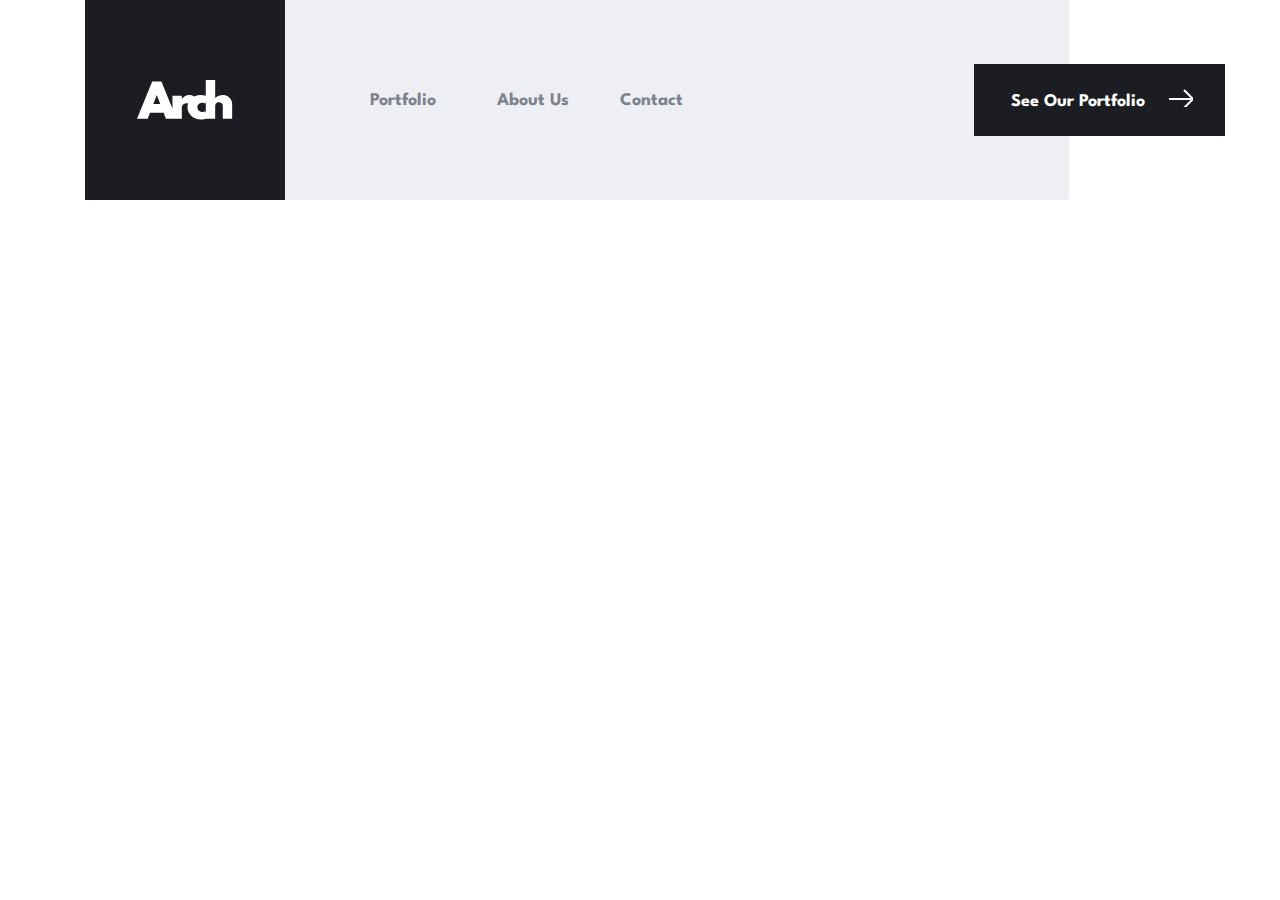
==== index.html @ 309b066d "add footer" ====
<!DOCTYPE html>
<html lang="en">
  <head>
    <meta charset="UTF-8" />
    <meta name="viewport" content="width=device-width, initial-scale=1.0" />
    <link rel="preconnect" href="https://fonts.googleapis.com" />
    <link rel="preconnect" href="https://fonts.gstatic.com" crossorigin />
    <link
      href="https://fonts.googleapis.com/css2?family=League+Spartan:wght@500;700&display=swap"
      rel="stylesheet"
    />
    <link rel="stylesheet" href="./scss/main.css" />
  </head>
  <body>
    <main>
      <footer class="footer">
        <div class="footer__container">
          <div class="footer__logo">
            <svg
              xmlns="http://www.w3.org/2000/svg"
              viewBox="0 0 97 40"
              width="97"
              height="40"
            >
              <path
                fill="#FFFFFF"
                d="M10.822 39.27l2.26-6.256h13.836l2.26 6.255H40L24.658 1.6h-9.316L0 39.268h10.822zM23.493 24.2h-6.986L20 15.252l3.493 8.95zm21.804 15.07V27.807c0-.776.22-1.499.662-2.169a5.14 5.14 0 011.746-1.632A4.51 4.51 0 0150 23.379c.64 0 1.343.13 2.112.388.769.259 1.434.601 1.998 1.028l3.972-7.991c-.654-.487-1.484-.883-2.488-1.188-1.005-.304-1.956-.456-2.854-.456-1.385 0-2.729.354-4.03 1.061-1.301.708-2.44 1.694-3.413 2.957V15.89h-9.498v23.38h9.498zm18.995.73c1.507 0 2.942-.21 4.304-.628 1.362-.418 2.439-.91 3.23-1.472l-3.105-6.393c-.289.198-.688.377-1.198.536-.51.16-1.07.24-1.678.24-.99 0-1.85-.217-2.58-.65a4.449 4.449 0 01-1.678-1.724 4.806 4.806 0 01-.582-2.33c0-.669.163-1.369.49-2.1.328-.73.845-1.347 1.553-1.849s1.625-.753 2.751-.753c1.187 0 2.161.258 2.922.776l3.105-6.393c-.76-.578-1.841-1.073-3.242-1.484a15.324 15.324 0 00-4.337-.616c-1.903 0-3.665.346-5.286 1.039-1.62.692-3.029 1.628-4.224 2.808a13.053 13.053 0 00-2.785 3.995 11.177 11.177 0 00-.993 4.6c0 1.69.354 3.285 1.062 4.784.707 1.5 1.678 2.82 2.91 3.961a13.79 13.79 0 004.258 2.683c1.606.647 3.307.97 5.103.97zm14.703-.73V26.392c0-.792.16-1.477.48-2.055a3.374 3.374 0 011.347-1.347c.578-.32 1.248-.48 2.01-.48 1.156 0 2.084.354 2.784 1.062.7.708 1.05 1.648 1.05 2.82v12.876h9.498V24.338c0-1.75-.41-3.314-1.232-4.692a9.088 9.088 0 00-3.345-3.276c-1.408-.807-3.003-1.21-4.783-1.21-1.4 0-2.782.255-4.144.765a12.064 12.064 0 00-3.665 2.157V0h-9.497v39.27h9.497z"
              />
            </svg>
          </div>
          <a class="footer__link" href="./portfolio.html">Portfolio</a>
          <a class="footer__link" href="./about.html">About Us</a>
          <a class="footer__link" href="./contact.html">Contact</a>
          <a class="button" href="./portfolio.html">
            <p>See Our Portfolio</p>
            <svg
              xmlns="http://www.w3.org/2000/svg"
              viewBox="0 0 24 18"
              width="24"
              height="18"
            >
              <g
                fill="none"
                fill-rule="evenodd"
                stroke="#FFFFFF"
                stroke-width="2"
              >
                <path d="M15 1l9 9-9 9M0 10h24" />
              </g>
            </svg>
          </a>
        </div>
      </footer>
    </main>
  </body>
</html>
---- scss/main.css ----
html {
  box-sizing: border-box;
  font-size: 10px;
}

img {
  display: block;
}

*,
*::before,
*::after {
  box-sizing: inherit;
  margin: 0;
  padding: 0;
}

body {
  font-family: "League Spartan", sans-serif;
}

h1,
h2,
h3,
h4 {
  font-style: normal;
  font-weight: 700;
}

h1 {
  visibility: hidden;
}
@media (min-width: 768px) {
  h1 {
    font-weight: 700;
    font-size: 12rem;
    line-height: 20rem;
    letter-spacing: -0.3rem;
  }
}
@media (min-width: 1200px) {
  h1 {
    font-size: 25rem;
    line-height: 20rem;
    letter-spacing: -0.5rem;
  }
}

h2 {
  font-size: 4.8rem;
  line-height: 4.8rem;
  letter-spacing: -0.12rem;
}
@media (min-width: 768px) {
  h2 {
    font-size: 9.6rem;
    line-height: 8rem;
    letter-spacing: -0.2rem;
  }
}

h3 {
  font-size: 4.8rem;
  line-height: 5.2rem;
  letter-spacing: -0.171429rem;
}
@media (min-width: 768px) {
  h3 {
    font-weight: 700;
    font-size: 7.2rem;
    line-height: 6.4rem;
    letter-spacing: -0.2rem;
  }
}

h4 {
  font-size: 3.2rem;
  line-height: 4rem;
}

.button {
  display: flex;
  flex-direction: row;
  padding: 2.5rem 3.2rem 2.2rem 3.7rem;
  background-color: #1b1d23;
  text-decoration: none;
}
.button p {
  font-weight: 700;
  font-size: 1.8rem;
  line-height: 2.5rem;
  color: white;
  border: 0;
  margin-right: 2.4rem;
}

.footer {
  width: 100%;
  display: flex;
}
@media (min-width: 768px) {
  .footer {
    width: 76.8rem;
    margin-inline: auto;
  }
}
@media (min-width: 1200px) {
  .footer {
    width: 111rem;
  }
}
.footer__container {
  background-color: #eeeff4;
  padding: 9.3rem 6.1rem 4.8rem;
  display: flex;
  flex-direction: column;
  margin-top: 6rem;
  align-items: center;
  position: relative;
  width: 100%;
}
@media (min-width: 768px) {
  .footer__container {
    flex-direction: row;
    padding: 0;
    width: 61.2rem;
    margin: 0;
  }
}
@media (min-width: 1200px) {
  .footer__container {
    width: 98.4rem;
  }
}
.footer__logo {
  background-color: #1b1d23;
  width: 12rem;
  height: 12rem;
  display: flex;
  align-items: center;
  justify-content: center;
  position: absolute;
  top: -6rem;
}
@media (min-width: 768px) {
  .footer__logo {
    position: static;
    margin-right: 4rem;
  }
}
@media (min-width: 1200px) {
  .footer__logo {
    width: 20rem;
    height: 20rem;
    margin-right: 8.5rem;
  }
}
.footer__logo svg {
  height: auto;
  width: 58px;
}
@media (min-width: 1200px) {
  .footer__logo svg {
    width: 9.6rem;
  }
}
.footer__link {
  font-weight: 700;
  font-size: 1.8rem;
  line-height: 2.5rem;
  color: #7d828f;
  text-decoration: none;
  margin-bottom: 3.2rem;
}
@media (min-width: 768px) {
  .footer__link {
    margin: 0;
  }
  .footer__link:nth-of-type(1) {
    margin-right: 6.1rem;
  }
  .footer__link:nth-of-type(2) {
    margin-right: 5.1rem;
  }
}
.footer__link:hover {
  color: #1b1d23;
}
@media (min-width: 768px) {
  .footer .button {
    position: absolute;
    right: -15.6rem;
  }
}/*# sourceMappingURL=main.css.map */
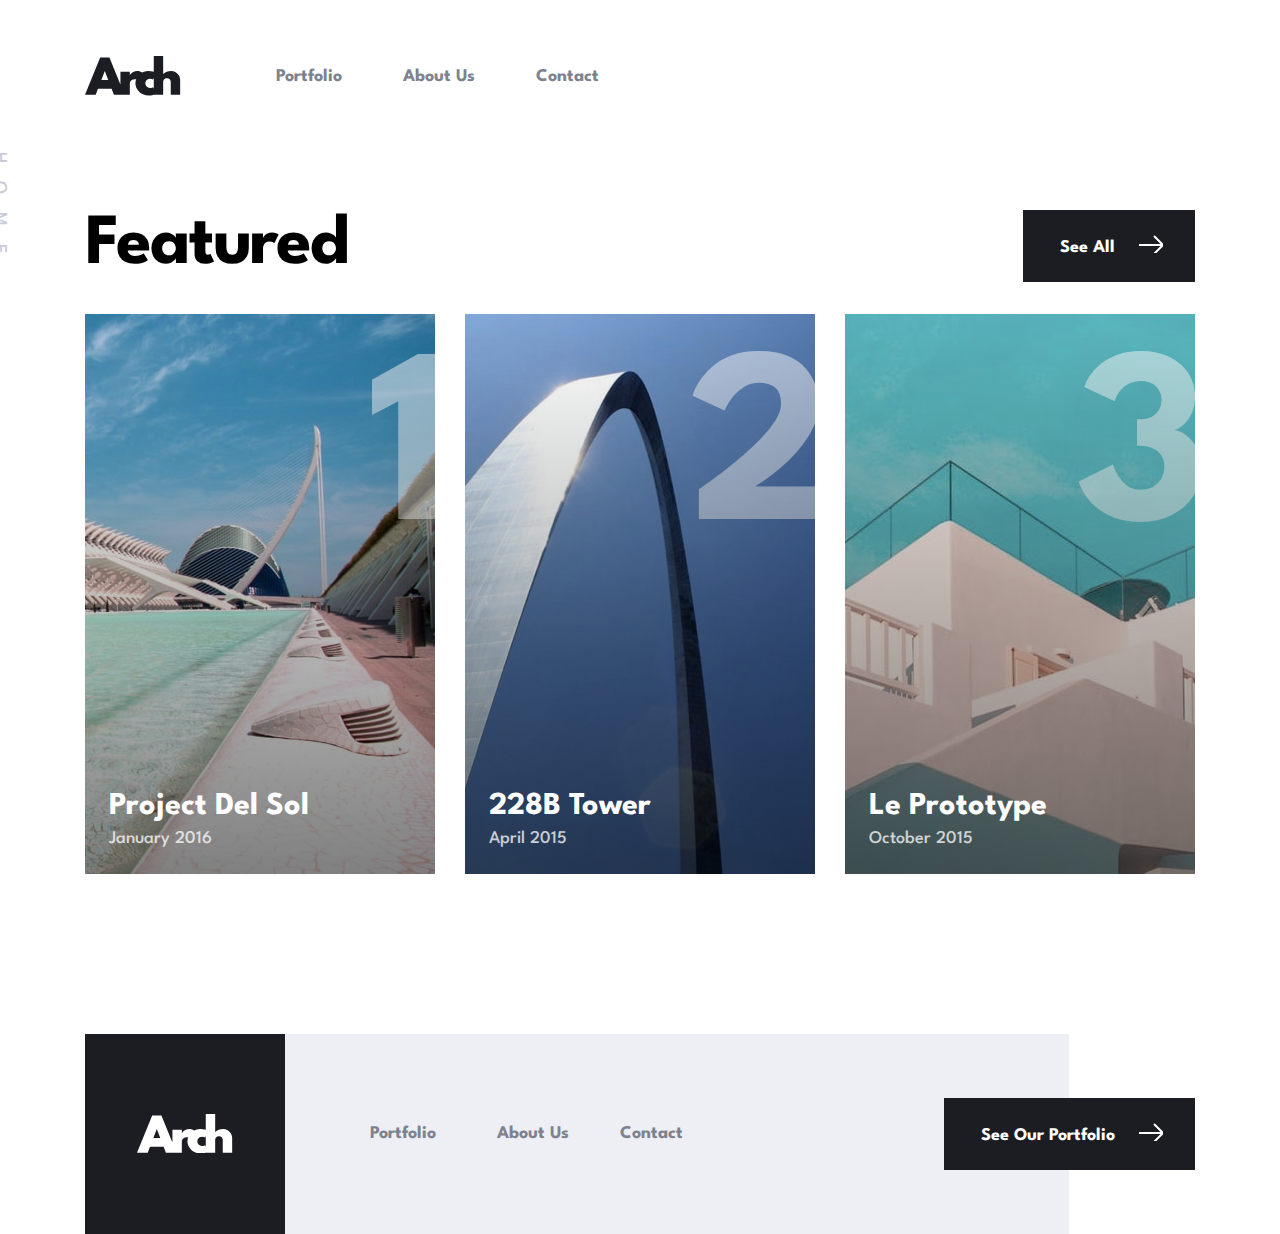
==== commit 833f1af3: "add featured section" ====
--- a/index.html
+++ b/index.html
@@ -10,9 +10,151 @@
       rel="stylesheet"
     />
     <link rel="stylesheet" href="./scss/main.css" />
+    <script defer src="./header.js"></script>
   </head>
   <body>
     <main>
+      <header class="header">
+        <div class="overlay"></div>
+        <nav class="header__nav container">
+          <p class="header__route">
+            <span class="header__route--line"></span>
+            HOME
+          </p>
+          <a href="./index.html" class="header__logo">
+            <svg
+              xmlns="http://www.w3.org/2000/svg"
+              viewBox="0 0 97 40"
+              width="97"
+              height="40"
+            >
+              <path
+                d="M10.822 39.27l2.26-6.256h13.836l2.26 6.255H40L24.658 1.6h-9.316L0 39.268h10.822zM23.493 24.2h-6.986L20 15.252l3.493 8.95zm21.804 15.07V27.807c0-.776.22-1.499.662-2.169a5.14 5.14 0 011.746-1.632A4.51 4.51 0 0150 23.379c.64 0 1.343.13 2.112.388.769.259 1.434.601 1.998 1.028l3.972-7.991c-.654-.487-1.484-.883-2.488-1.188-1.005-.304-1.956-.456-2.854-.456-1.385 0-2.729.354-4.03 1.061-1.301.708-2.44 1.694-3.413 2.957V15.89h-9.498v23.38h9.498zm18.995.73c1.507 0 2.942-.21 4.304-.628 1.362-.418 2.439-.91 3.23-1.472l-3.105-6.393c-.289.198-.688.377-1.198.536-.51.16-1.07.24-1.678.24-.99 0-1.85-.217-2.58-.65a4.449 4.449 0 01-1.678-1.724 4.806 4.806 0 01-.582-2.33c0-.669.163-1.369.49-2.1.328-.73.845-1.347 1.553-1.849s1.625-.753 2.751-.753c1.187 0 2.161.258 2.922.776l3.105-6.393c-.76-.578-1.841-1.073-3.242-1.484a15.324 15.324 0 00-4.337-.616c-1.903 0-3.665.346-5.286 1.039-1.62.692-3.029 1.628-4.224 2.808a13.053 13.053 0 00-2.785 3.995 11.177 11.177 0 00-.993 4.6c0 1.69.354 3.285 1.062 4.784.707 1.5 1.678 2.82 2.91 3.961a13.79 13.79 0 004.258 2.683c1.606.647 3.307.97 5.103.97zm14.703-.73V26.392c0-.792.16-1.477.48-2.055a3.374 3.374 0 011.347-1.347c.578-.32 1.248-.48 2.01-.48 1.156 0 2.084.354 2.784 1.062.7.708 1.05 1.648 1.05 2.82v12.876h9.498V24.338c0-1.75-.41-3.314-1.232-4.692a9.088 9.088 0 00-3.345-3.276c-1.408-.807-3.003-1.21-4.783-1.21-1.4 0-2.782.255-4.144.765a12.064 12.064 0 00-3.665 2.157V0h-9.497v39.27h9.497z"
+              />
+            </svg>
+          </a>
+
+          <div id="btnHamburger" class="header__toggle hide-for-tablet">
+            <span></span>
+            <span></span>
+            <span></span>
+          </div>
+          <div class="header__links hide-for-mobile">
+            <a href="./portfolio.html">Portfolio</a
+            ><a href="./about.html">About Us</a
+            ><a href="./contact.html">Contact</a>
+          </div>
+        </nav>
+        <div class="header__menu hide-for-tablet">
+          <a href="./portfolio.html">Portfolio</a
+          ><a href="./about.html">About Us</a
+          ><a href="./contact.html">Contact</a>
+        </div>
+      </header>
+      <section class="portfolio container featured">
+        <div class="featured__header">
+          <h3>Featured</h3>
+          <a class="button" href="./portfolio.html">
+            <p>See All</p>
+            <svg
+              xmlns="http://www.w3.org/2000/svg"
+              viewBox="0 0 24 18"
+              width="24"
+              height="18"
+            >
+              <g
+                fill="none"
+                fill-rule="evenodd"
+                stroke="#FFFFFF"
+                stroke-width="2"
+              >
+                <path d="M15 1l9 9-9 9M0 10h24" />
+              </g>
+            </svg>
+          </a>
+        </div>
+        <div class="portfolio__card featured__card">
+          <picture>
+            <source
+              media="(min-width:1200px)"
+              srcset="./assets/portfolio/desktop/image-del-sol.jpg"
+            />
+            <source
+              media="(min-width:768px)"
+              srcset="./assets/portfolio/tablet/image-del-sol.jpg"
+            />
+            <img
+              src="./assets/portfolio/mobile/image-del-sol.jpg"
+              alt="seraph station"
+            />
+          </picture>
+          <span class="featured__card_label">1</span>
+          <div class="overlay">
+            <h4>Project Del Sol</h4>
+            <p class="overlay__date">January 2016</p>
+          </div>
+        </div>
+        <div class="portfolio__card featured__card">
+          <picture>
+            <source
+              media="(min-width:1200px)"
+              srcset="./assets/portfolio/desktop/image-228b.jpg"
+            />
+            <source
+              media="(min-width:768px)"
+              srcset="./assets/portfolio/tablet/image-228b.jpg"
+            />
+            <img
+              src="./assets/portfolio/mobile/image-228b.jpg"
+              alt="seraph station"
+            />
+          </picture>
+          <span class="featured__card_label">2</span>
+          <div class="overlay">
+            <h4>228B Tower</h4>
+            <p class="overlay__date">April 2015</p>
+          </div>
+        </div>
+        <div class="portfolio__card featured__card">
+          <picture>
+            <source
+              media="(min-width:1200px)"
+              srcset="./assets/portfolio/desktop/image-prototype.jpg"
+            />
+            <source
+              media="(min-width:768px)"
+              srcset="./assets/portfolio/tablet/image-prototype.jpg"
+            />
+            <img
+              src="./assets/portfolio/mobile/image-prototype.jpg"
+              alt="seraph station"
+            />
+          </picture>
+          <span class="featured__card_label">3</span>
+          <div class="overlay">
+            <h4>Le Prototype</h4>
+            <p class="overlay__date">October 2015</p>
+          </div>
+        </div>
+        <a class="button featured__button" href="./portfolio.html">
+          <p>See All</p>
+          <svg
+            xmlns="http://www.w3.org/2000/svg"
+            viewBox="0 0 24 18"
+            width="24"
+            height="18"
+          >
+            <g
+              fill="none"
+              fill-rule="evenodd"
+              stroke="#FFFFFF"
+              stroke-width="2"
+            >
+              <path d="M15 1l9 9-9 9M0 10h24" />
+            </g>
+          </svg>
+        </a>
+      </section>
       <footer class="footer">
         <div class="footer__container">
           <div class="footer__logo">
--- a/scss/main.css
+++ b/scss/main.css
@@ -28,10 +28,11 @@
 }
 
 h1 {
-  visibility: hidden;
+  display: none;
 }
 @media (min-width: 768px) {
   h1 {
+    display: block;
     font-weight: 700;
     font-size: 12rem;
     line-height: 20rem;
@@ -76,6 +77,29 @@
 h4 {
   font-size: 3.2rem;
   line-height: 4rem;
+}
+
+.container {
+  width: 100%;
+  padding: 0 3.2rem;
+  margin: 0 auto;
+  display: flex;
+  flex-direction: column;
+}
+@media (min-width: 768px) {
+  .container {
+    padding: 0;
+    width: 57.3rem;
+  }
+}
+@media (min-width: 1200px) {
+  .container {
+    width: 111rem;
+  }
+}
+
+.no-scroll {
+  overflow: hidden;
 }
 
 .button {
@@ -189,6 +213,665 @@
 @media (min-width: 768px) {
   .footer .button {
     position: absolute;
-    right: -15.6rem;
+    right: -12.6rem;
+  }
+}
+
+.portfolio__card {
+  position: relative;
+}
+.portfolio__card:hover {
+  cursor: pointer;
+}
+.portfolio__card:hover .overlay {
+  background: rgba(255, 255, 255, 0.503415);
+}
+.portfolio__card .overlay {
+  position: absolute;
+  top: 0;
+  left: 0;
+  width: 100%;
+  height: 100%;
+  background: linear-gradient(180deg, rgba(0, 0, 0, 0.0001) 0.01%, rgba(0, 0, 0, 0.499044) 100%);
+  padding: 23px 24px;
+  color: white;
+  display: flex;
+  flex-direction: column;
+  justify-content: end;
+}
+.portfolio__card .overlay__date {
+  font-style: normal;
+  font-weight: 500;
+  font-size: 1.8rem;
+  line-height: 2.4rem;
+  opacity: 0.75;
+}
+
+.header {
+  position: relative;
+  width: 100%;
+  background-color: white;
+  z-index: 10;
+}
+@media (min-width: 768px) {
+  .header__logo {
+    margin-right: 7.9rem;
+  }
+}
+@media (min-width: 1200px) {
+  .header__logo {
+    margin-right: 9.5rem;
+  }
+}
+.header__logo svg {
+  width: 7.7rem;
+  height: auto;
+}
+@media (min-width: 768px) {
+  .header__logo svg {
+    width: 9.6rem;
+  }
+}
+.header__logo path {
+  fill: #1b1d23;
+}
+.header__nav {
+  display: flex;
+  flex-direction: row;
+  background-color: white;
+  position: relative;
+  align-items: center;
+  z-index: 30;
+  padding: 3.2rem;
+}
+@media (min-width: 768px) {
+  .header__nav {
+    padding: 5.6rem 0;
+  }
+}
+.header__route {
+  display: none;
+}
+@media (min-width: 768px) {
+  .header__route {
+    display: flex;
+    align-items: center;
+    font-weight: 500;
+    font-size: 1.8rem;
+    letter-spacing: 1.8rem;
+    color: #c8ccd8;
+    position: absolute;
+    top: 0;
+    transform-origin: left bottom;
+    transform: translateY(-100%) translateX(-5.1rem) rotate(90deg);
+  }
+}
+@media (min-width: 1200px) {
+  .header__route {
+    transform: translateY(-100%) translateX(-9.4rem) rotate(90deg);
+  }
+}
+.header__route--line {
+  height: 1px;
+  width: 10.4rem;
+  display: block;
+  background-color: #c8ccd8;
+  margin-right: 4.8rem;
+}
+.header__toggle {
+  margin-left: auto;
+}
+.header__toggle:hover {
+  cursor: pointer;
+}
+.header__toggle > span {
+  display: block;
+  width: 24px;
+  height: 4px;
+  background-color: #1b1d23;
+  transition: all 300ms ease-in-out;
+  transform-origin: 1px 2px;
+}
+.header__toggle > span:not(:last-child) {
+  margin-bottom: 4px;
+}
+@media screen and (max-width: 768px) {
+  .header.open .header__toggle > span:first-child {
+    transform: rotate(45deg);
+  }
+  .header.open .header__toggle > span:nth-child(2) {
+    opacity: 0;
+  }
+  .header.open .header__toggle > span:last-child {
+    transform: rotate(-45deg);
+  }
+  .header.open .header__menu {
+    display: block;
+    margin-left: 3.2rem;
+  }
+}
+.header__links a {
+  margin-right: 6.1rem;
+  text-decoration: none;
+}
+@media (min-width: 768px) {
+  .header__links a {
+    font-weight: 700;
+    font-size: 1.8rem;
+    line-height: 2.5rem;
+    color: #7d828f;
+  }
+}
+.header__menu {
+  position: absolute;
+  width: calc(100% - 3.2rem);
+  top: 9.8rem;
+  background-color: #eeeff4;
+  padding: 3.9rem 4.8rem 4.2rem 4.8rem;
+  z-index: 100;
+  display: none;
+}
+.header__menu a {
+  display: block;
+  text-decoration: none;
+  font-weight: 700;
+  font-size: 3.2rem;
+  line-height: 4rem;
+  margin-bottom: 1.7rem;
+  color: #1b1d23;
+}
+.header__menu a:last-child {
+  margin-bottom: 0;
+}
+.header.open .overlay {
+  position: fixed;
+  top: 0;
+  left: 0;
+  right: 0;
+  bottom: 0;
+  background-color: black;
+  opacity: 0.5;
+}
+.header.sticky {
+  position: fixed;
+  top: 0;
+}
+@media (min-width: 768px) {
+  .header.sticky {
+    position: relative;
+  }
+}
+.header .hide-for-mobile {
+  display: none;
+}
+@media (min-width: 768px) {
+  .header .hide-for-mobile {
+    display: block;
+  }
+}
+@media (min-width: 768px) {
+  .header .hide-for-tablet {
+    display: none;
+  }
+}
+
+.hero {
+  position: relative;
+}
+@media (min-width: 768px) {
+  .hero {
+    margin: 0 auto;
+    padding: 0;
+    width: 57.3rem;
+    margin-bottom: 20rem;
+  }
+}
+@media (min-width: 1200px) {
+  .hero {
+    width: 111rem;
+  }
+}
+.hero__img {
+  position: relative;
+  z-index: -1;
+}
+.hero__img img {
+  width: 100%;
+}
+@media (min-width: 1200px) {
+  .hero__img img {
+    width: auto;
+  }
+}
+.hero__img .overlay {
+  position: absolute;
+  top: 0;
+  left: 0;
+  width: 100%;
+  height: 100%;
+  background: #000000;
+  opacity: 0.35;
+}
+@media (min-width: 1200px) {
+  .hero__img .overlay {
+    width: 63.5rem;
+  }
+}
+.hero__content {
+  margin-top: -4.5rem;
+  margin-right: 3.2rem;
+  padding: 6.5rem 0 7.6rem 3.2rem;
+  background-color: white;
+  z-index: 2;
+}
+@media (min-width: 768px) {
+  .hero__content {
+    position: absolute;
+    bottom: 0;
+    right: 0;
+    margin: 0;
+    padding: 0;
+    margin-left: 5.8rem;
+    padding-left: 6rem;
+    padding-top: 8.8rem;
+  }
+}
+@media (min-width: 1200px) {
+  .hero__content {
+    max-width: 62.8rem;
+    margin: 0;
+    padding-left: 18.2rem;
+    padding-top: 21.7em;
+  }
+}
+.hero__header {
+  color: #eeeff4;
+  position: absolute;
+  right: 0;
+  top: -8.8rem;
+}
+.hero__title {
+  margin-bottom: 2.1rem;
+}
+@media (min-width: 768px) {
+  .hero__title {
+    margin-bottom: 3.8rem;
+    position: relative;
+    margin-top: 0;
+  }
+}
+@media (min-width: 768px) and (min-width: 768px) {
+  .hero__title {
+    margin-top: 7.3rem;
+  }
+}
+@media (min-width: 768px) and (min-width: 1200px) {
+  .hero__title {
+    margin-top: 0;
+  }
+}
+@media (min-width: 768px) {
+  .hero__title:before {
+    content: "";
+    height: 1px;
+    width: 6.5rem;
+    position: absolute;
+    top: 0;
+    left: 0;
+    background-color: #c8ccd8;
+  }
+}
+@media (min-width: 768px) and (min-width: 768px) {
+  .hero__title:before {
+    top: -7.3rem;
+  }
+}
+@media (min-width: 768px) and (min-width: 1200px) {
+  .hero__title:before {
+    top: -5.7rem;
+  }
+}
+.hero__text {
+  font-weight: 500;
+  font-size: 1.8rem;
+  line-height: 2.4rem;
+  color: #60636d;
+}
+
+.portfolio {
+  padding: 0 3.2rem;
+  align-items: center;
+  margin-bottom: 7.2rem;
+  margin-top: 5.6rem;
+  gap: 2.4rem;
+}
+@media (min-width: 768px) {
+  .portfolio {
+    margin-bottom: 160px;
+    padding: 0;
+  }
+}
+@media (min-width: 1200px) {
+  .portfolio {
+    flex-direction: row;
+    flex-wrap: wrap;
+    row-gap: 3.2rem;
+    -moz-column-gap: 3rem;
+         column-gap: 3rem;
+  }
+}
+
+.about__leaders {
+  display: flex;
+  margin-bottom: 11.1rem;
+}
+@media (min-width: 768px) {
+  .about__leaders {
+    margin-bottom: 23.9rem;
+  }
+}
+@media (min-width: 1200px) {
+  .about__leaders {
+    flex-direction: row;
+    margin-bottom: 15.9rem;
+  }
+}
+.about__leaders_title {
+  max-width: 23rem;
+  margin-bottom: 5.6rem;
+}
+.about .leaders {
+  display: flex;
+  flex-direction: column;
+  align-items: center;
+  row-gap: 7.9rem;
+  max-width: 73rem;
+}
+@media (min-width: 768px) {
+  .about .leaders {
+    flex-direction: row;
+    flex-wrap: wrap;
+    row-gap: 10.3rem;
+    -moz-column-gap: 1.1rem;
+         column-gap: 1.1rem;
+  }
+}
+@media (min-width: 1200px) {
+  .about .leaders {
+    margin-left: auto;
+    row-gap: 6.3rem;
+    -moz-column-gap: 3rem;
+         column-gap: 3rem;
+  }
+}
+.about .leaders__card:last-child {
+  margin: 0;
+}
+.about .leaders__image {
+  width: 31.1rem;
+  margin-bottom: 1.5rem;
+}
+@media (min-width: 768px) {
+  .about .leaders__image {
+    width: 28rem;
+  }
+}
+@media (min-width: 1200px) {
+  .about .leaders__image {
+    width: 35rem;
+  }
+}
+.about .leaders__title {
+  font-weight: 500;
+  font-size: 1.8rem;
+  line-height: 2.4rem;
+  opacity: 0.75;
+}
+.about__heritage {
+  margin-bottom: 11.2rem;
+}
+@media (min-width: 768px) {
+  .about__heritage {
+    margin-bottom: 20.7rem;
+  }
+}
+@media (min-width: 1200px) {
+  .about__heritage {
+    margin-bottom: 20.1rem;
+    display: flex;
+    flex-direction: row;
+    align-items: flex-end;
+  }
+}
+.about__heritage p {
+  font-weight: 500;
+  font-size: 1.8rem;
+  line-height: 2.4rem;
+  color: #60636d;
+}
+.about__heritage br {
+  display: block;
+  content: "";
+  margin-top: 2.4rem;
+}
+@media (min-width: 1200px) {
+  .about .heritage {
+    margin-bottom: 1rem;
+  }
+}
+.about .heritage__header {
+  margin-bottom: 2.2rem;
+  max-width: 23rem;
+  position: relative;
+  margin-top: 6.8rem;
+}
+@media (min-width: 768px) {
+  .about .heritage__header {
+    margin-top: 4.9rem;
+  }
+}
+@media (min-width: 1200px) {
+  .about .heritage__header {
+    margin-top: 0;
+  }
+}
+.about .heritage__header:before {
+  content: "";
+  height: 1px;
+  width: 6.5rem;
+  position: absolute;
+  top: -6.8rem;
+  left: 0;
+  background-color: #c8ccd8;
+}
+@media (min-width: 768px) {
+  .about .heritage__header:before {
+    top: -4.9rem;
+  }
+}
+@media (min-width: 1200px) {
+  .about .heritage__header:before {
+    top: -8.1rem;
+  }
+}
+@media (min-width: 768px) {
+  .about .heritage__header {
+    margin-bottom: 6.2rem;
+  }
+}
+@media (min-width: 1200px) {
+  .about .heritage__header {
+    margin-bottom: 6.1rem;
+  }
+}
+.about .heritage__image {
+  width: 540px;
+  height: 568px;
+  width: auto;
+  margin-left: 12.4rem;
+  display: none;
+}
+@media (min-width: 1200px) {
+  .about .heritage__image {
+    display: block;
+  }
+}
+
+@media (min-width: 1200px) {
+  .contact {
+    display: flex;
+    flex-direction: row;
+    -moz-column-gap: 13.7rem;
+         column-gap: 13.7rem;
+  }
+}
+.contact__header {
+  position: relative;
+  margin-top: 6.8rem;
+}
+@media (min-width: 768px) {
+  .contact__header {
+    margin-top: 4.9rem;
+  }
+}
+@media (min-width: 1200px) {
+  .contact__header {
+    margin-top: 0;
+  }
+}
+.contact__header:before {
+  content: "";
+  height: 1px;
+  width: 6.5rem;
+  position: absolute;
+  top: -6.8rem;
+  left: 0;
+  background-color: #c8ccd8;
+}
+@media (min-width: 768px) {
+  .contact__header:before {
+    top: -4.9rem;
+  }
+}
+@media (min-width: 1200px) {
+  .contact__header:before {
+    top: -7.3rem;
+  }
+}
+.contact__office {
+  font-weight: 700;
+  font-size: 18px;
+  line-height: 35px;
+  color: #60636d;
+  margin-bottom: 1.4rem;
+}
+.contact__info {
+  font-weight: 500;
+  font-size: 18px;
+  line-height: 24px;
+  color: #60636d;
+}
+.contact__link {
+  font-weight: 700;
+  font-size: 18px;
+  line-height: 25px;
+  color: #1b1d23;
+  margin-top: 4.3rem;
+  display: flex;
+  align-items: center;
+}
+.contact__link svg {
+  margin-left: 2.4rem;
+}
+.contact__link:hover {
+  cursor: pointer;
+}
+.contact__content {
+  margin-top: 4rem;
+}
+@media (min-width: 768px) {
+  .contact__content {
+    margin-top: 4.2rem;
+    display: flex;
+    align-items: flex-end;
+    justify-content: space-between;
+  }
+}
+@media (min-width: 1200px) {
+  .contact__content {
+    margin-top: 0;
+    flex-direction: column;
+    align-items: flex-start;
+  }
+}
+
+.contact__map {
+  width: 100%;
+  margin: 7.1rem 0;
+  padding: 0;
+  display: flex;
+  flex-direction: column;
+}
+.contact__map img {
+  width: 100%;
+}
+@media (min-width: 768px) {
+  .contact__map {
+    margin: 22.6rem auto 20rem auto;
+    padding: 0;
+    width: 57.3rem;
+  }
+}
+@media (min-width: 1200px) {
+  .contact__map {
+    margin: 20rem auto 16rem auto;
+    width: 111rem;
+  }
+}
+
+.featured__header {
+  display: flex;
+  flex-direction: row;
+  justify-content: space-between;
+  align-items: center;
+  width: 100%;
+}
+.featured__header a {
+  display: none;
+}
+@media (min-width: 768px) {
+  .featured__header a {
+    display: flex;
+  }
+}
+.featured__button {
+  width: 31.1rem;
+  justify-content: space-between;
+}
+@media (min-width: 768px) {
+  .featured__button {
+    display: none;
+  }
+}
+.featured__card_label {
+  display: none;
+  position: absolute;
+  top: 2.9rem;
+  right: 1.6rem;
+  font-weight: 700;
+  font-size: 25rem;
+  line-height: 20rem;
+  color: white;
+  opacity: 0.5;
+}
+@media (min-width: 768px) {
+  .featured__card_label {
+    display: block;
+  }
+}
+@media (min-width: 1200px) {
+  .featured__card_label {
+    top: 4.5rem;
+    right: -1.6rem;
   }
 }/*# sourceMappingURL=main.css.map */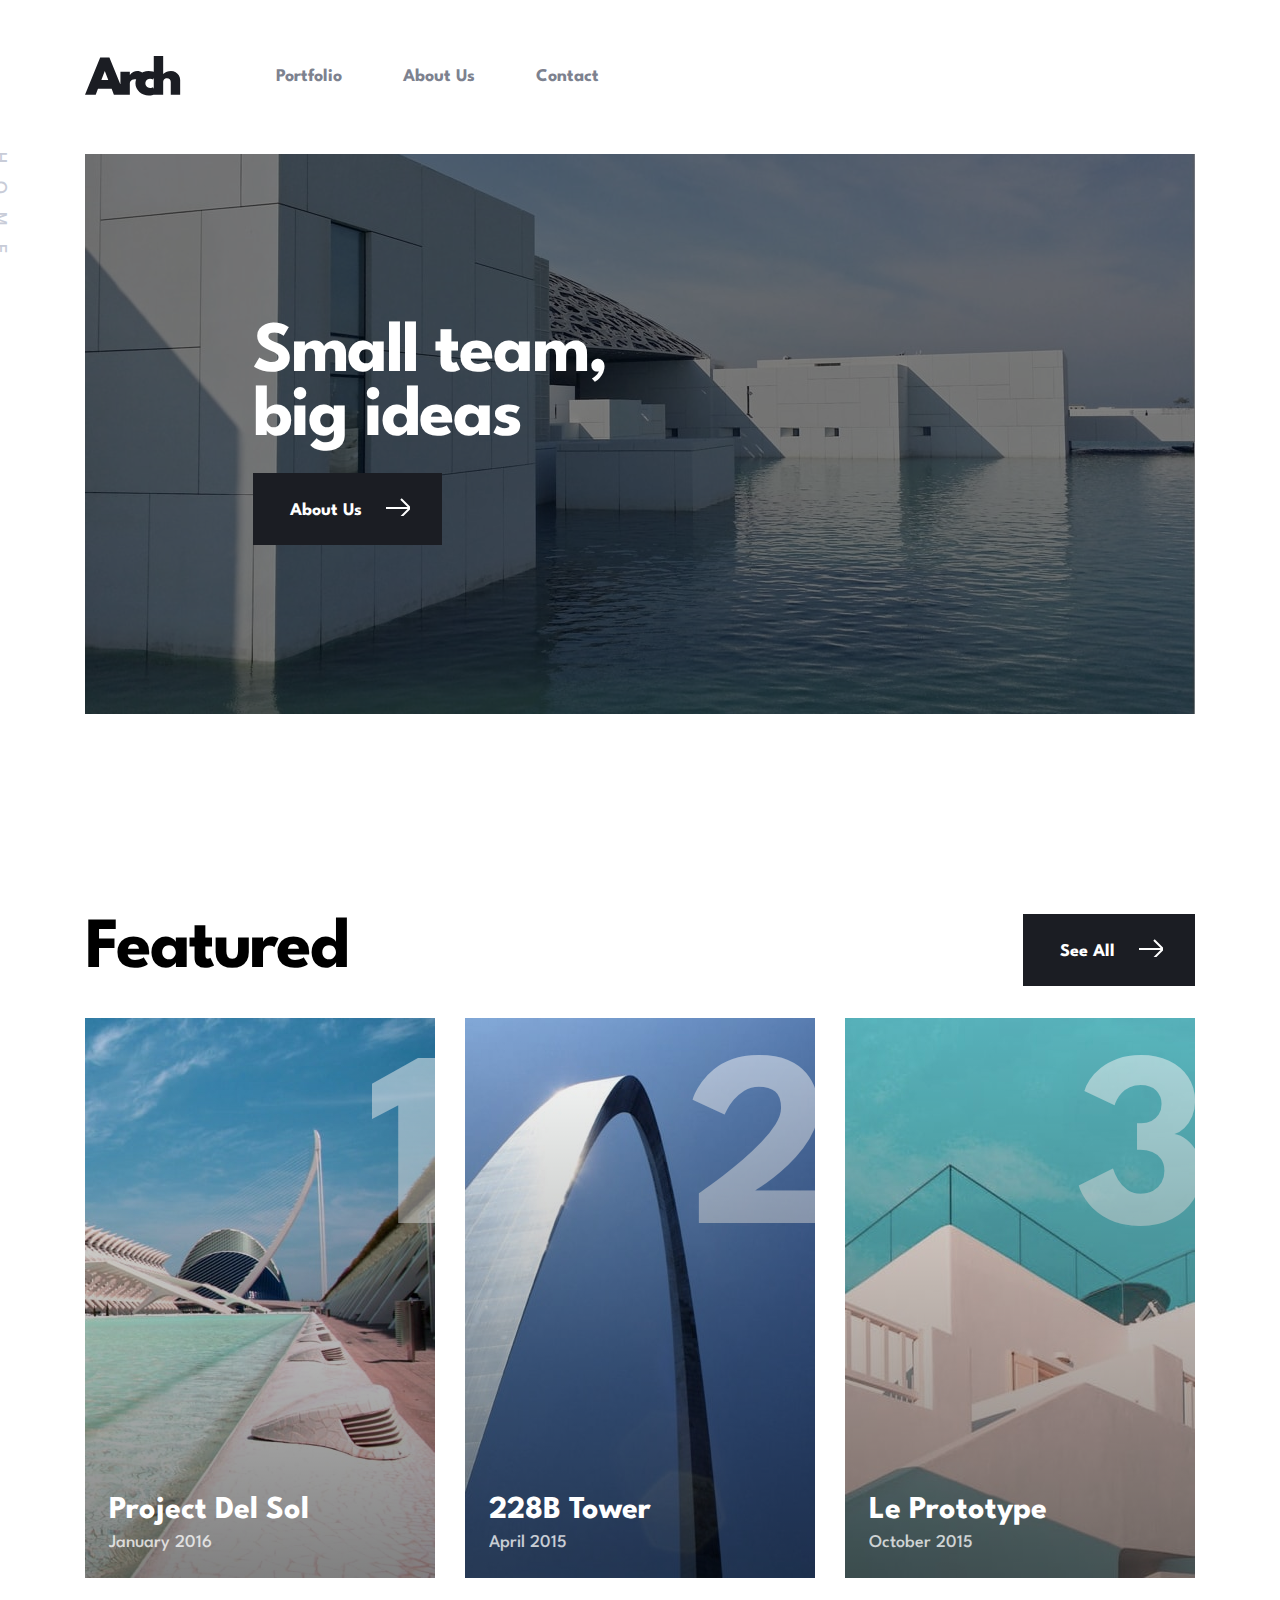
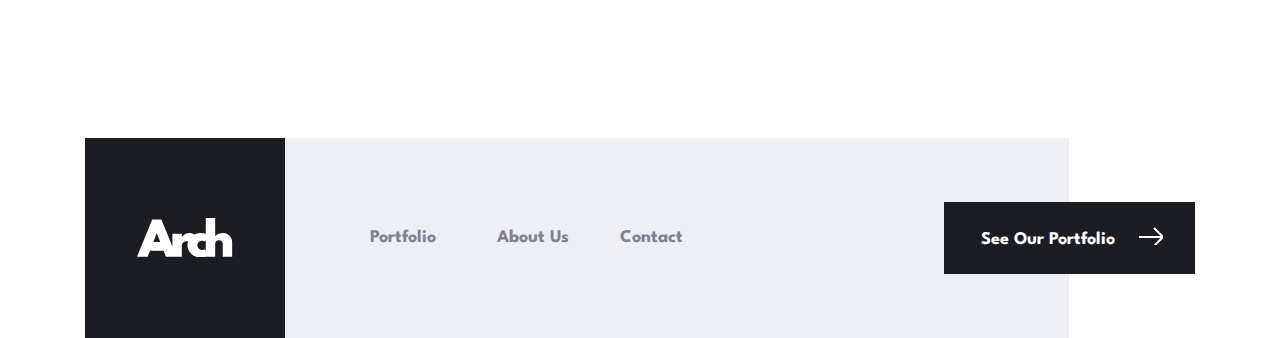
==== commit d13c2b10: "ideas section" ====
--- a/index.html
+++ b/index.html
@@ -1,198 +1,144 @@
 <!DOCTYPE html>
 <html lang="en">
-  <head>
-    <meta charset="UTF-8" />
-    <meta name="viewport" content="width=device-width, initial-scale=1.0" />
-    <link rel="preconnect" href="https://fonts.googleapis.com" />
-    <link rel="preconnect" href="https://fonts.gstatic.com" crossorigin />
-    <link
-      href="https://fonts.googleapis.com/css2?family=League+Spartan:wght@500;700&display=swap"
-      rel="stylesheet"
-    />
-    <link rel="stylesheet" href="./scss/main.css" />
-    <script defer src="./header.js"></script>
-  </head>
-  <body>
-    <main>
-      <header class="header">
-        <div class="overlay"></div>
-        <nav class="header__nav container">
-          <p class="header__route">
-            <span class="header__route--line"></span>
-            HOME
-          </p>
-          <a href="./index.html" class="header__logo">
-            <svg
-              xmlns="http://www.w3.org/2000/svg"
-              viewBox="0 0 97 40"
-              width="97"
-              height="40"
-            >
-              <path
-                d="M10.822 39.27l2.26-6.256h13.836l2.26 6.255H40L24.658 1.6h-9.316L0 39.268h10.822zM23.493 24.2h-6.986L20 15.252l3.493 8.95zm21.804 15.07V27.807c0-.776.22-1.499.662-2.169a5.14 5.14 0 011.746-1.632A4.51 4.51 0 0150 23.379c.64 0 1.343.13 2.112.388.769.259 1.434.601 1.998 1.028l3.972-7.991c-.654-.487-1.484-.883-2.488-1.188-1.005-.304-1.956-.456-2.854-.456-1.385 0-2.729.354-4.03 1.061-1.301.708-2.44 1.694-3.413 2.957V15.89h-9.498v23.38h9.498zm18.995.73c1.507 0 2.942-.21 4.304-.628 1.362-.418 2.439-.91 3.23-1.472l-3.105-6.393c-.289.198-.688.377-1.198.536-.51.16-1.07.24-1.678.24-.99 0-1.85-.217-2.58-.65a4.449 4.449 0 01-1.678-1.724 4.806 4.806 0 01-.582-2.33c0-.669.163-1.369.49-2.1.328-.73.845-1.347 1.553-1.849s1.625-.753 2.751-.753c1.187 0 2.161.258 2.922.776l3.105-6.393c-.76-.578-1.841-1.073-3.242-1.484a15.324 15.324 0 00-4.337-.616c-1.903 0-3.665.346-5.286 1.039-1.62.692-3.029 1.628-4.224 2.808a13.053 13.053 0 00-2.785 3.995 11.177 11.177 0 00-.993 4.6c0 1.69.354 3.285 1.062 4.784.707 1.5 1.678 2.82 2.91 3.961a13.79 13.79 0 004.258 2.683c1.606.647 3.307.97 5.103.97zm14.703-.73V26.392c0-.792.16-1.477.48-2.055a3.374 3.374 0 011.347-1.347c.578-.32 1.248-.48 2.01-.48 1.156 0 2.084.354 2.784 1.062.7.708 1.05 1.648 1.05 2.82v12.876h9.498V24.338c0-1.75-.41-3.314-1.232-4.692a9.088 9.088 0 00-3.345-3.276c-1.408-.807-3.003-1.21-4.783-1.21-1.4 0-2.782.255-4.144.765a12.064 12.064 0 00-3.665 2.157V0h-9.497v39.27h9.497z"
-              />
-            </svg>
-          </a>
 
-          <div id="btnHamburger" class="header__toggle hide-for-tablet">
-            <span></span>
-            <span></span>
-            <span></span>
-          </div>
-          <div class="header__links hide-for-mobile">
-            <a href="./portfolio.html">Portfolio</a
-            ><a href="./about.html">About Us</a
-            ><a href="./contact.html">Contact</a>
-          </div>
-        </nav>
-        <div class="header__menu hide-for-tablet">
-          <a href="./portfolio.html">Portfolio</a
-          ><a href="./about.html">About Us</a
-          ><a href="./contact.html">Contact</a>
+<head>
+  <meta charset="UTF-8" />
+  <meta name="viewport" content="width=device-width, initial-scale=1.0" />
+  <link rel="preconnect" href="https://fonts.googleapis.com" />
+  <link rel="preconnect" href="https://fonts.gstatic.com" crossorigin />
+  <link href="https://fonts.googleapis.com/css2?family=League+Spartan:wght@500;700&display=swap" rel="stylesheet" />
+  <link rel="stylesheet" href="./scss/main.css" />
+  <script defer src="./header.js"></script>
+</head>
+
+<body>
+  <main>
+    <header class="header">
+      <div class="overlay"></div>
+      <nav class="header__nav container">
+        <p class="header__route">
+          <span class="header__route--line"></span>
+          HOME
+        </p>
+        <a href="./index.html" class="header__logo">
+          <svg xmlns="http://www.w3.org/2000/svg" viewBox="0 0 97 40" width="97" height="40">
+            <path
+              d="M10.822 39.27l2.26-6.256h13.836l2.26 6.255H40L24.658 1.6h-9.316L0 39.268h10.822zM23.493 24.2h-6.986L20 15.252l3.493 8.95zm21.804 15.07V27.807c0-.776.22-1.499.662-2.169a5.14 5.14 0 011.746-1.632A4.51 4.51 0 0150 23.379c.64 0 1.343.13 2.112.388.769.259 1.434.601 1.998 1.028l3.972-7.991c-.654-.487-1.484-.883-2.488-1.188-1.005-.304-1.956-.456-2.854-.456-1.385 0-2.729.354-4.03 1.061-1.301.708-2.44 1.694-3.413 2.957V15.89h-9.498v23.38h9.498zm18.995.73c1.507 0 2.942-.21 4.304-.628 1.362-.418 2.439-.91 3.23-1.472l-3.105-6.393c-.289.198-.688.377-1.198.536-.51.16-1.07.24-1.678.24-.99 0-1.85-.217-2.58-.65a4.449 4.449 0 01-1.678-1.724 4.806 4.806 0 01-.582-2.33c0-.669.163-1.369.49-2.1.328-.73.845-1.347 1.553-1.849s1.625-.753 2.751-.753c1.187 0 2.161.258 2.922.776l3.105-6.393c-.76-.578-1.841-1.073-3.242-1.484a15.324 15.324 0 00-4.337-.616c-1.903 0-3.665.346-5.286 1.039-1.62.692-3.029 1.628-4.224 2.808a13.053 13.053 0 00-2.785 3.995 11.177 11.177 0 00-.993 4.6c0 1.69.354 3.285 1.062 4.784.707 1.5 1.678 2.82 2.91 3.961a13.79 13.79 0 004.258 2.683c1.606.647 3.307.97 5.103.97zm14.703-.73V26.392c0-.792.16-1.477.48-2.055a3.374 3.374 0 011.347-1.347c.578-.32 1.248-.48 2.01-.48 1.156 0 2.084.354 2.784 1.062.7.708 1.05 1.648 1.05 2.82v12.876h9.498V24.338c0-1.75-.41-3.314-1.232-4.692a9.088 9.088 0 00-3.345-3.276c-1.408-.807-3.003-1.21-4.783-1.21-1.4 0-2.782.255-4.144.765a12.064 12.064 0 00-3.665 2.157V0h-9.497v39.27h9.497z" />
+          </svg>
+        </a>
+
+        <div id="btnHamburger" class="header__toggle hide-for-tablet">
+          <span></span>
+          <span></span>
+          <span></span>
         </div>
-      </header>
-      <section class="portfolio container featured">
-        <div class="featured__header">
-          <h3>Featured</h3>
-          <a class="button" href="./portfolio.html">
-            <p>See All</p>
-            <svg
-              xmlns="http://www.w3.org/2000/svg"
-              viewBox="0 0 24 18"
-              width="24"
-              height="18"
-            >
-              <g
-                fill="none"
-                fill-rule="evenodd"
-                stroke="#FFFFFF"
-                stroke-width="2"
-              >
-                <path d="M15 1l9 9-9 9M0 10h24" />
-              </g>
-            </svg>
-          </a>
+        <div class="header__links hide-for-mobile">
+          <a href="./portfolio.html">Portfolio</a><a href="./about.html">About Us</a><a
+            href="./contact.html">Contact</a>
         </div>
-        <div class="portfolio__card featured__card">
-          <picture>
-            <source
-              media="(min-width:1200px)"
-              srcset="./assets/portfolio/desktop/image-del-sol.jpg"
-            />
-            <source
-              media="(min-width:768px)"
-              srcset="./assets/portfolio/tablet/image-del-sol.jpg"
-            />
-            <img
-              src="./assets/portfolio/mobile/image-del-sol.jpg"
-              alt="seraph station"
-            />
-          </picture>
-          <span class="featured__card_label">1</span>
-          <div class="overlay">
-            <h4>Project Del Sol</h4>
-            <p class="overlay__date">January 2016</p>
-          </div>
-        </div>
-        <div class="portfolio__card featured__card">
-          <picture>
-            <source
-              media="(min-width:1200px)"
-              srcset="./assets/portfolio/desktop/image-228b.jpg"
-            />
-            <source
-              media="(min-width:768px)"
-              srcset="./assets/portfolio/tablet/image-228b.jpg"
-            />
-            <img
-              src="./assets/portfolio/mobile/image-228b.jpg"
-              alt="seraph station"
-            />
-          </picture>
-          <span class="featured__card_label">2</span>
-          <div class="overlay">
-            <h4>228B Tower</h4>
-            <p class="overlay__date">April 2015</p>
-          </div>
-        </div>
-        <div class="portfolio__card featured__card">
-          <picture>
-            <source
-              media="(min-width:1200px)"
-              srcset="./assets/portfolio/desktop/image-prototype.jpg"
-            />
-            <source
-              media="(min-width:768px)"
-              srcset="./assets/portfolio/tablet/image-prototype.jpg"
-            />
-            <img
-              src="./assets/portfolio/mobile/image-prototype.jpg"
-              alt="seraph station"
-            />
-          </picture>
-          <span class="featured__card_label">3</span>
-          <div class="overlay">
-            <h4>Le Prototype</h4>
-            <p class="overlay__date">October 2015</p>
-          </div>
-        </div>
-        <a class="button featured__button" href="./portfolio.html">
-          <p>See All</p>
-          <svg
-            xmlns="http://www.w3.org/2000/svg"
-            viewBox="0 0 24 18"
-            width="24"
-            height="18"
-          >
-            <g
-              fill="none"
-              fill-rule="evenodd"
-              stroke="#FFFFFF"
-              stroke-width="2"
-            >
+      </nav>
+      <div class="header__menu hide-for-tablet">
+        <a href="./portfolio.html">Portfolio</a><a href="./about.html">About Us</a><a href="./contact.html">Contact</a>
+      </div>
+    </header>
+    <section class="ideas">
+      <picture>
+        <source media="(min-width:1200px)" srcset="./assets/home/desktop/image-small-team.jpg" />
+        <source media="(min-width:768px)" srcset="./assets/home/tablet/image-small-team.jpg" />
+        <img src="./assets/home/mobile/image-small-team.jpg" alt="seraph station" />
+      </picture>
+      <span class="overlay"></span>
+      <div class="ideas__text">
+        <h3 class="ideas__title">Small team,</br> big ideas</h3>
+        <a class="button" href="./about.html">
+          <p>About Us</p>
+          <svg xmlns="http://www.w3.org/2000/svg" viewBox="0 0 24 18" width="24" height="18">
+            <g fill="none" fill-rule="evenodd" stroke="#FFFFFF" stroke-width="2">
               <path d="M15 1l9 9-9 9M0 10h24" />
             </g>
           </svg>
         </a>
-      </section>
-      <footer class="footer">
-        <div class="footer__container">
-          <div class="footer__logo">
-            <svg
-              xmlns="http://www.w3.org/2000/svg"
-              viewBox="0 0 97 40"
-              width="97"
-              height="40"
-            >
-              <path
-                fill="#FFFFFF"
-                d="M10.822 39.27l2.26-6.256h13.836l2.26 6.255H40L24.658 1.6h-9.316L0 39.268h10.822zM23.493 24.2h-6.986L20 15.252l3.493 8.95zm21.804 15.07V27.807c0-.776.22-1.499.662-2.169a5.14 5.14 0 011.746-1.632A4.51 4.51 0 0150 23.379c.64 0 1.343.13 2.112.388.769.259 1.434.601 1.998 1.028l3.972-7.991c-.654-.487-1.484-.883-2.488-1.188-1.005-.304-1.956-.456-2.854-.456-1.385 0-2.729.354-4.03 1.061-1.301.708-2.44 1.694-3.413 2.957V15.89h-9.498v23.38h9.498zm18.995.73c1.507 0 2.942-.21 4.304-.628 1.362-.418 2.439-.91 3.23-1.472l-3.105-6.393c-.289.198-.688.377-1.198.536-.51.16-1.07.24-1.678.24-.99 0-1.85-.217-2.58-.65a4.449 4.449 0 01-1.678-1.724 4.806 4.806 0 01-.582-2.33c0-.669.163-1.369.49-2.1.328-.73.845-1.347 1.553-1.849s1.625-.753 2.751-.753c1.187 0 2.161.258 2.922.776l3.105-6.393c-.76-.578-1.841-1.073-3.242-1.484a15.324 15.324 0 00-4.337-.616c-1.903 0-3.665.346-5.286 1.039-1.62.692-3.029 1.628-4.224 2.808a13.053 13.053 0 00-2.785 3.995 11.177 11.177 0 00-.993 4.6c0 1.69.354 3.285 1.062 4.784.707 1.5 1.678 2.82 2.91 3.961a13.79 13.79 0 004.258 2.683c1.606.647 3.307.97 5.103.97zm14.703-.73V26.392c0-.792.16-1.477.48-2.055a3.374 3.374 0 011.347-1.347c.578-.32 1.248-.48 2.01-.48 1.156 0 2.084.354 2.784 1.062.7.708 1.05 1.648 1.05 2.82v12.876h9.498V24.338c0-1.75-.41-3.314-1.232-4.692a9.088 9.088 0 00-3.345-3.276c-1.408-.807-3.003-1.21-4.783-1.21-1.4 0-2.782.255-4.144.765a12.064 12.064 0 00-3.665 2.157V0h-9.497v39.27h9.497z"
-              />
-            </svg>
-          </div>
-          <a class="footer__link" href="./portfolio.html">Portfolio</a>
-          <a class="footer__link" href="./about.html">About Us</a>
-          <a class="footer__link" href="./contact.html">Contact</a>
-          <a class="button" href="./portfolio.html">
-            <p>See Our Portfolio</p>
-            <svg
-              xmlns="http://www.w3.org/2000/svg"
-              viewBox="0 0 24 18"
-              width="24"
-              height="18"
-            >
-              <g
-                fill="none"
-                fill-rule="evenodd"
-                stroke="#FFFFFF"
-                stroke-width="2"
-              >
-                <path d="M15 1l9 9-9 9M0 10h24" />
-              </g>
-            </svg>
-          </a>
+      </div>
+    </section>
+    <section class="portfolio container featured">
+      <div class="featured__header">
+        <h3>Featured</h3>
+        <a class="button" href="./portfolio.html">
+          <p>See All</p>
+          <svg xmlns="http://www.w3.org/2000/svg" viewBox="0 0 24 18" width="24" height="18">
+            <g fill="none" fill-rule="evenodd" stroke="#FFFFFF" stroke-width="2">
+              <path d="M15 1l9 9-9 9M0 10h24" />
+            </g>
+          </svg>
+        </a>
+      </div>
+      <div class="portfolio__card featured__card">
+        <picture>
+          <source media="(min-width:1200px)" srcset="./assets/portfolio/desktop/image-del-sol.jpg" />
+          <source media="(min-width:768px)" srcset="./assets/portfolio/tablet/image-del-sol.jpg" />
+          <img src="./assets/portfolio/mobile/image-del-sol.jpg" alt="seraph station" />
+        </picture>
+        <span class="featured__card_label">1</span>
+        <div class="overlay">
+          <h4>Project Del Sol</h4>
+          <p class="overlay__date">January 2016</p>
         </div>
-      </footer>
-    </main>
-  </body>
-</html>
+      </div>
+      <div class="portfolio__card featured__card">
+        <picture>
+          <source media="(min-width:1200px)" srcset="./assets/portfolio/desktop/image-228b.jpg" />
+          <source media="(min-width:768px)" srcset="./assets/portfolio/tablet/image-228b.jpg" />
+          <img src="./assets/portfolio/mobile/image-228b.jpg" alt="seraph station" />
+        </picture>
+        <span class="featured__card_label">2</span>
+        <div class="overlay">
+          <h4>228B Tower</h4>
+          <p class="overlay__date">April 2015</p>
+        </div>
+      </div>
+      <div class="portfolio__card featured__card">
+        <picture>
+          <source media="(min-width:1200px)" srcset="./assets/portfolio/desktop/image-prototype.jpg" />
+          <source media="(min-width:768px)" srcset="./assets/portfolio/tablet/image-prototype.jpg" />
+          <img src="./assets/portfolio/mobile/image-prototype.jpg" alt="seraph station" />
+        </picture>
+        <span class="featured__card_label">3</span>
+        <div class="overlay">
+          <h4>Le Prototype</h4>
+          <p class="overlay__date">October 2015</p>
+        </div>
+      </div>
+      <a class="button featured__button" href="./portfolio.html">
+        <p>See All</p>
+        <svg xmlns="http://www.w3.org/2000/svg" viewBox="0 0 24 18" width="24" height="18">
+          <g fill="none" fill-rule="evenodd" stroke="#FFFFFF" stroke-width="2">
+            <path d="M15 1l9 9-9 9M0 10h24" />
+          </g>
+        </svg>
+      </a>
+    </section>
+    <footer class="footer">
+      <div class="footer__container">
+        <div class="footer__logo">
+          <svg xmlns="http://www.w3.org/2000/svg" viewBox="0 0 97 40" width="97" height="40">
+            <path fill="#FFFFFF"
+              d="M10.822 39.27l2.26-6.256h13.836l2.26 6.255H40L24.658 1.6h-9.316L0 39.268h10.822zM23.493 24.2h-6.986L20 15.252l3.493 8.95zm21.804 15.07V27.807c0-.776.22-1.499.662-2.169a5.14 5.14 0 011.746-1.632A4.51 4.51 0 0150 23.379c.64 0 1.343.13 2.112.388.769.259 1.434.601 1.998 1.028l3.972-7.991c-.654-.487-1.484-.883-2.488-1.188-1.005-.304-1.956-.456-2.854-.456-1.385 0-2.729.354-4.03 1.061-1.301.708-2.44 1.694-3.413 2.957V15.89h-9.498v23.38h9.498zm18.995.73c1.507 0 2.942-.21 4.304-.628 1.362-.418 2.439-.91 3.23-1.472l-3.105-6.393c-.289.198-.688.377-1.198.536-.51.16-1.07.24-1.678.24-.99 0-1.85-.217-2.58-.65a4.449 4.449 0 01-1.678-1.724 4.806 4.806 0 01-.582-2.33c0-.669.163-1.369.49-2.1.328-.73.845-1.347 1.553-1.849s1.625-.753 2.751-.753c1.187 0 2.161.258 2.922.776l3.105-6.393c-.76-.578-1.841-1.073-3.242-1.484a15.324 15.324 0 00-4.337-.616c-1.903 0-3.665.346-5.286 1.039-1.62.692-3.029 1.628-4.224 2.808a13.053 13.053 0 00-2.785 3.995 11.177 11.177 0 00-.993 4.6c0 1.69.354 3.285 1.062 4.784.707 1.5 1.678 2.82 2.91 3.961a13.79 13.79 0 004.258 2.683c1.606.647 3.307.97 5.103.97zm14.703-.73V26.392c0-.792.16-1.477.48-2.055a3.374 3.374 0 011.347-1.347c.578-.32 1.248-.48 2.01-.48 1.156 0 2.084.354 2.784 1.062.7.708 1.05 1.648 1.05 2.82v12.876h9.498V24.338c0-1.75-.41-3.314-1.232-4.692a9.088 9.088 0 00-3.345-3.276c-1.408-.807-3.003-1.21-4.783-1.21-1.4 0-2.782.255-4.144.765a12.064 12.064 0 00-3.665 2.157V0h-9.497v39.27h9.497z" />
+          </svg>
+        </div>
+        <a class="footer__link" href="./portfolio.html">Portfolio</a>
+        <a class="footer__link" href="./about.html">About Us</a>
+        <a class="footer__link" href="./contact.html">Contact</a>
+        <a class="button" href="./portfolio.html">
+          <p>See Our Portfolio</p>
+          <svg xmlns="http://www.w3.org/2000/svg" viewBox="0 0 24 18" width="24" height="18">
+            <g fill="none" fill-rule="evenodd" stroke="#FFFFFF" stroke-width="2">
+              <path d="M15 1l9 9-9 9M0 10h24" />
+            </g>
+          </svg>
+        </a>
+      </div>
+    </footer>
+  </main>
+</body>
+
+</html>--- a/scss/main.css
+++ b/scss/main.css
@@ -829,6 +829,14 @@
   }
 }
 
+.featured {
+  margin-top: 7.3rem;
+}
+@media (min-width: 768px) {
+  .featured {
+    margin-top: 20rem;
+  }
+}
 .featured__header {
   display: flex;
   flex-direction: row;
@@ -874,4 +882,59 @@
     top: 4.5rem;
     right: -1.6rem;
   }
+}
+
+.ideas {
+  position: relative;
+}
+.ideas img {
+  width: 100%;
+}
+.ideas .overlay {
+  position: absolute;
+  top: 0;
+  left: 0;
+  width: 100%;
+  height: 100%;
+  background: #000000;
+  mix-blend-mode: normal;
+  opacity: 0.5;
+}
+@media (min-width: 768px) {
+  .ideas {
+    margin: 0 auto;
+    display: flex;
+    width: 57.3rem;
+  }
+}
+@media (min-width: 1200px) {
+  .ideas {
+    width: 111rem;
+  }
+}
+.ideas__text {
+  color: white;
+  position: absolute;
+  top: 0;
+  left: 0;
+  width: 100%;
+  height: 100%;
+  display: flex;
+  flex-direction: column;
+  justify-content: center;
+  align-items: flex-start;
+  padding-left: 3.2rem;
+}
+@media (min-width: 768px) {
+  .ideas__text {
+    padding-left: 5.8rem;
+  }
+}
+@media (min-width: 1200px) {
+  .ideas__text {
+    padding-left: 16.8rem;
+  }
+}
+.ideas__title {
+  margin-bottom: 2.3rem;
 }/*# sourceMappingURL=main.css.map */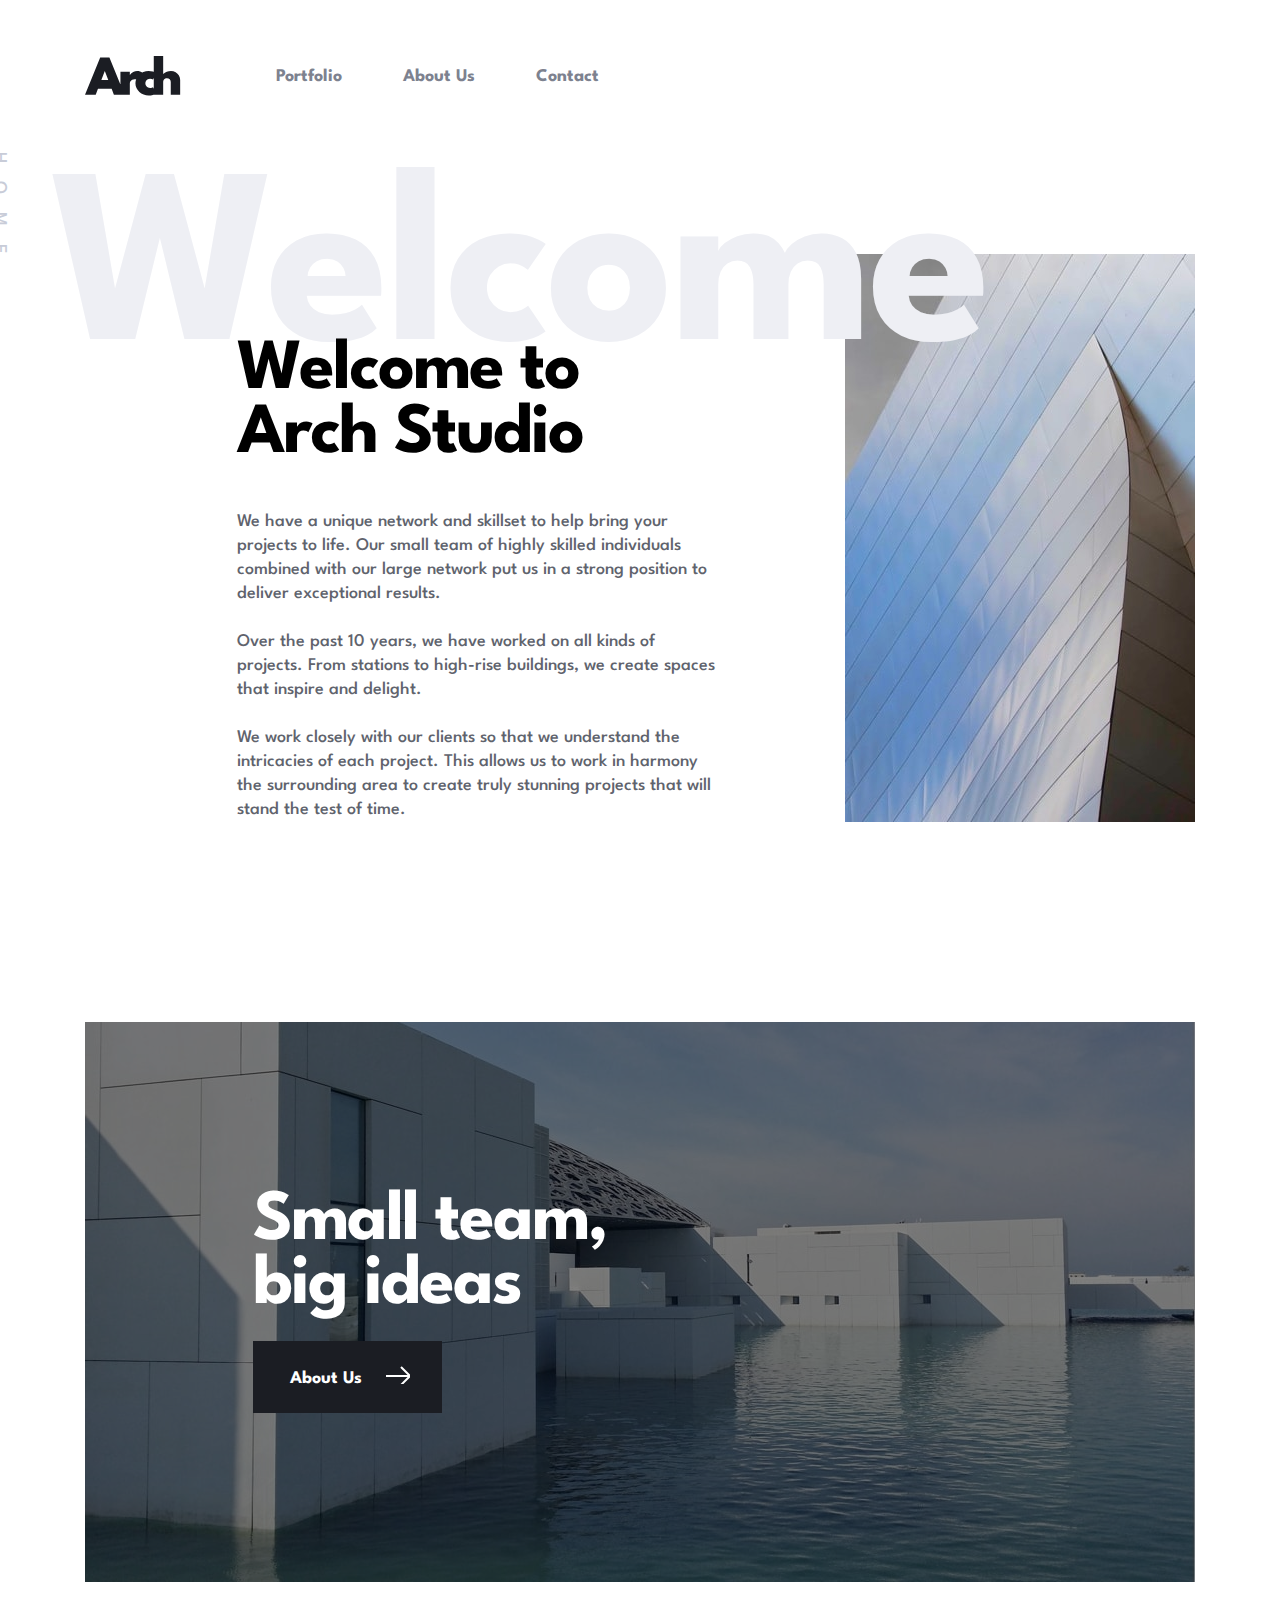
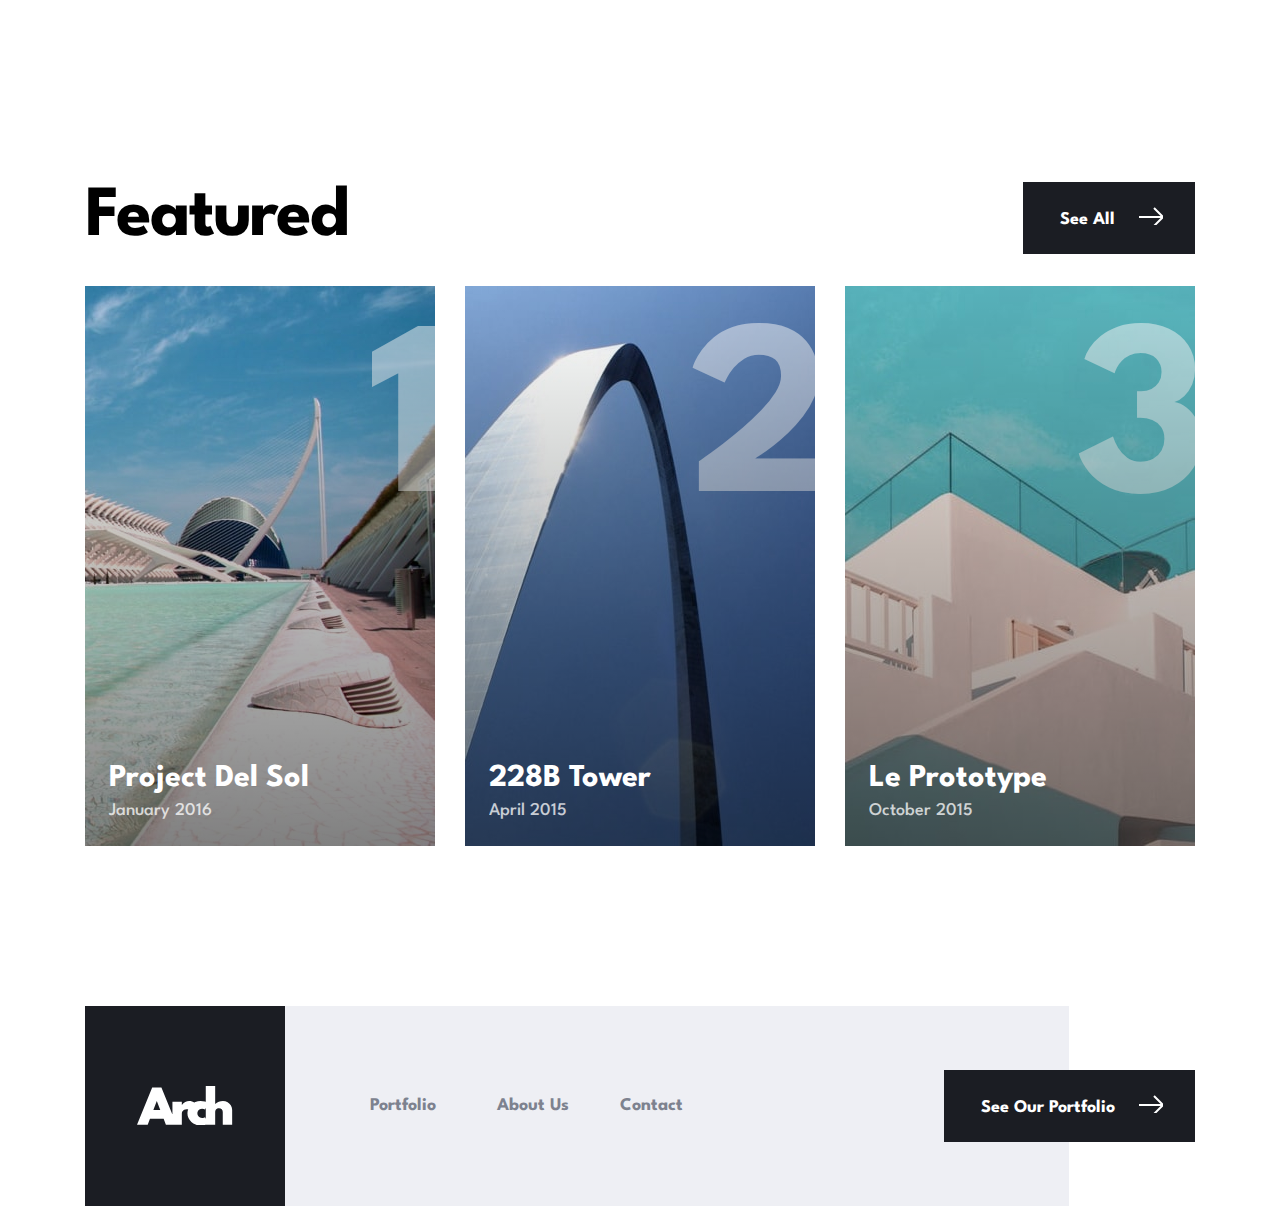
==== commit b415e106: "add welcome section" ====
--- a/index.html
+++ b/index.html
@@ -2,6 +2,7 @@
 <html lang="en">
 
 <head>
+  <title>Arch</title>
   <meta charset="UTF-8" />
   <meta name="viewport" content="width=device-width, initial-scale=1.0" />
   <link rel="preconnect" href="https://fonts.googleapis.com" />
@@ -41,6 +42,21 @@
         <a href="./portfolio.html">Portfolio</a><a href="./about.html">About Us</a><a href="./contact.html">Contact</a>
       </div>
     </header>
+    <div class="welcome container">
+      <h1 class="welcome__welcome">Welcome</h1>
+      <div class="welcome__text_container">
+        <h3 class="welcome__header">Welcome to </br>Arch Studio</h3>
+        <p class="welcome__text">
+          We have a unique network and skillset to help bring your projects to life. Our small team of highly skilled
+          individuals combined with our large network put us in a strong position to deliver exceptional results.
+        </p>
+        <p class="welcome__text">Over the past 10 years, we have worked on all kinds of projects. From stations to high-rise buildings, we
+          create spaces that inspire and delight.</p>
+        <p class="welcome__text">We work closely with our clients so that we understand the intricacies of each project. This allows us to
+          work in harmony the surrounding area to create truly stunning projects that will stand the test of time.</p>
+      </div>
+      <img src="./assets/home/desktop/image-welcome.jpg" class="welcome__image" alt="window building">
+    </div>
     <section class="ideas">
       <picture>
         <source media="(min-width:1200px)" srcset="./assets/home/desktop/image-small-team.jpg" />
--- a/scss/main.css
+++ b/scss/main.css
@@ -937,4 +937,77 @@
 }
 .ideas__title {
   margin-bottom: 2.3rem;
+}
+
+.welcome {
+  position: relative;
+  display: flex;
+  flex-direction: row;
+  align-items: flex-end;
+  justify-content: flex-end;
+  margin-bottom: 11.3rem;
+  margin-top: 10rem;
+}
+@media (min-width: 768px) {
+  .welcome {
+    margin-bottom: 23.3rem;
+  }
+}
+@media (min-width: 1200px) {
+  .welcome {
+    margin-bottom: 20rem;
+  }
+}
+.welcome__welcome {
+  display: none;
+  color: #eeeff4;
+  position: absolute;
+  top: -15rem;
+  left: 0;
+}
+@media (min-width: 768px) {
+  .welcome__welcome {
+    display: block;
+  }
+}
+@media (min-width: 1200px) {
+  .welcome__welcome {
+    top: -7.5rem;
+    left: -3.5rem;
+  }
+}
+.welcome__image {
+  display: none;
+}
+@media (min-width: 1200px) {
+  .welcome__image {
+    display: block;
+  }
+}
+.welcome__text {
+  font-weight: 500;
+  font-size: 1.8rem;
+  line-height: 2.4rem;
+  color: #60636d;
+  margin-bottom: 2.4rem;
+}
+.welcome__text:last-child {
+  margin-bottom: 0;
+}
+.welcome__text_container {
+  z-index: 2;
+}
+@media (min-width: 1200px) {
+  .welcome__text_container {
+    max-width: 48.3rem;
+    margin-right: 12.5rem;
+  }
+}
+.welcome__header {
+  margin-bottom: 2.2rem;
+}
+@media (min-width: 768px) {
+  .welcome__header {
+    margin-bottom: 4.3rem;
+  }
 }/*# sourceMappingURL=main.css.map */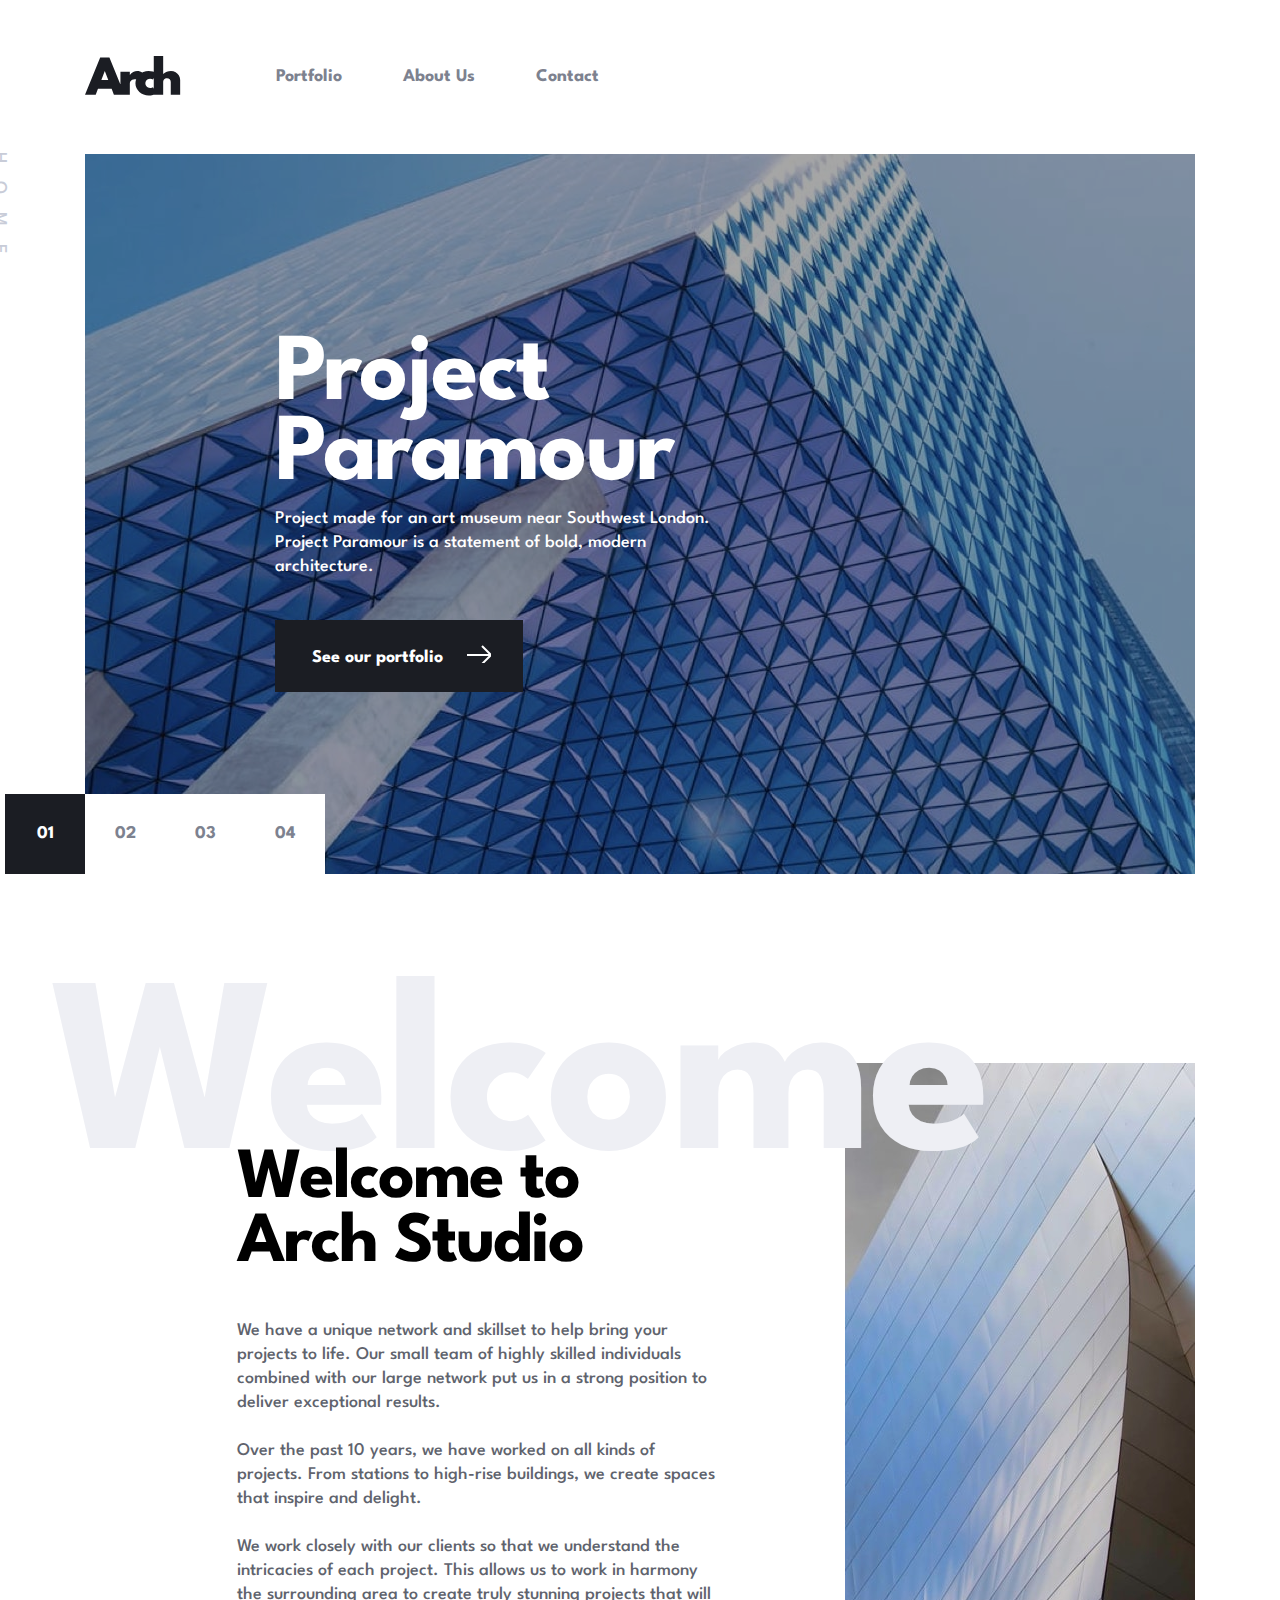
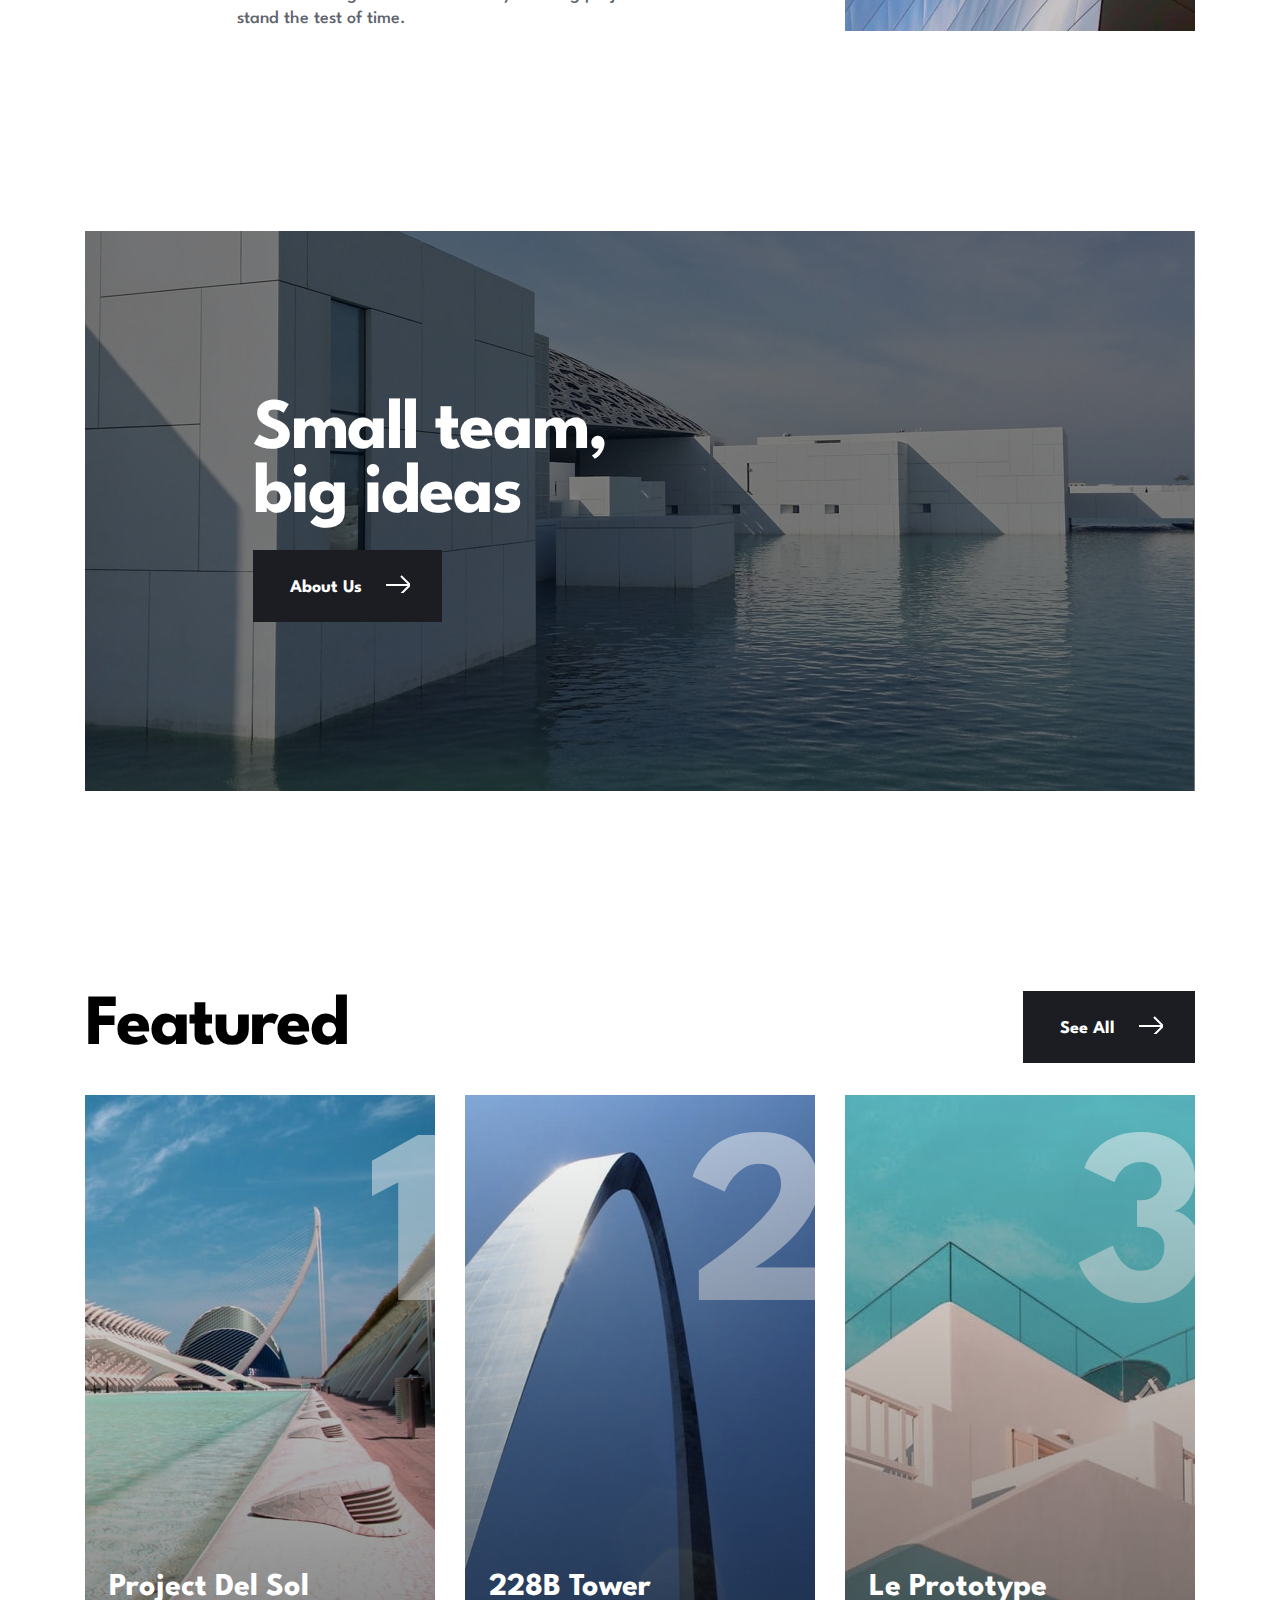
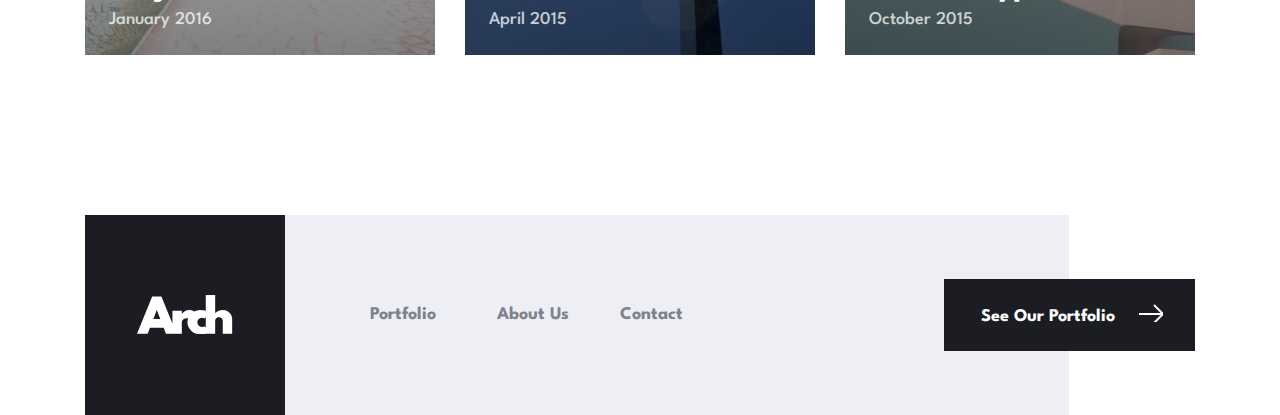
==== commit fa745123: "add carousel" ====
--- a/index.html
+++ b/index.html
@@ -10,6 +10,7 @@
   <link href="https://fonts.googleapis.com/css2?family=League+Spartan:wght@500;700&display=swap" rel="stylesheet" />
   <link rel="stylesheet" href="./scss/main.css" />
   <script defer src="./header.js"></script>
+  <script defer src="./carousel.js"></script>
 </head>
 
 <body>
@@ -42,6 +43,107 @@
         <a href="./portfolio.html">Portfolio</a><a href="./about.html">About Us</a><a href="./contact.html">Contact</a>
       </div>
     </header>
+    <div class="carousel">
+      <div class="carousel__item">
+        <picture class="carousel__image">
+          <source media="(min-width:1200px)" srcset="./assets/home/desktop/image-hero-paramour.jpg" />
+          <source media="(min-width:768px)" srcset="./assets/home/tablet/image-hero-paramour.jpg" />
+          <img src="./assets/home/mobile/image-hero-paramour.jpg" alt="">
+        </picture>
+        <span class="overlay"></span>
+        <div class="carousel__text">
+          <h2>
+            Project Paramour
+          </h2>
+          <p class="carousel__info">Project made for an art museum near Southwest London. Project Paramour is a statement of bold, modern
+            architecture.</p>
+          <a class="button" href="./about.html">
+
+            <p>See our portfolio</p>
+            <svg xmlns="http://www.w3.org/2000/svg" viewBox="0 0 24 18" width="24" height="18">
+              <g fill="none" fill-rule="evenodd" stroke="#FFFFFF" stroke-width="2">
+                <path d="M15 1l9 9-9 9M0 10h24" />
+              </g>
+            </svg>
+          </a>
+        </div>
+      </div>
+      <div class="carousel__item">
+        <picture class="carousel__image">
+          <source media="(min-width:1200px)" srcset="./assets/home/desktop/image-hero-seraph.jpg" />
+          <source media="(min-width:768px)" srcset="./assets/home/tablet/image-hero-seraph.jpg" />
+          <img src="./assets/home/mobile/image-hero-seraph.jpg" alt="">
+        </picture>
+        <span class="overlay"></span>
+        <div class="carousel__text">
+          <h2>
+            Seraph Station
+          </h2>
+          <p class="carousel__info">The Seraph Station project challenged us to design a unique station that would transport people through time. The result is a fresh and futuristic model inspired by space stations.</p>
+          <a class="button" href="./about.html">
+
+            <p>See our portfolio</p>
+            <svg xmlns="http://www.w3.org/2000/svg" viewBox="0 0 24 18" width="24" height="18">
+              <g fill="none" fill-rule="evenodd" stroke="#FFFFFF" stroke-width="2">
+                <path d="M15 1l9 9-9 9M0 10h24" />
+              </g>
+            </svg>
+          </a>
+        </div>
+      </div>
+      <div class="carousel__item">
+        <picture class="carousel__image">
+          <source media="(min-width:1200px)" srcset="./assets/home/desktop/image-hero-seraph.jpg" />
+          <source media="(min-width:768px)" srcset="./assets/home/tablet/image-hero-seraph.jpg" />
+          <img src="./assets/home/mobile/image-hero-seraph.jpg" alt="">
+        </picture>
+        <span class="overlay"></span>
+        <div class="carousel__text">
+          <h2>
+            Federal II Tower
+          </h2>
+          <p class="carousel__info">A sequel theme project for a tower originally built in the 1800s. We achieved this with a striking look of brutal minimalism with modern touches.</p>
+          <a class="button" href="./about.html">
+
+            <p>See our portfolio</p>
+            <svg xmlns="http://www.w3.org/2000/svg" viewBox="0 0 24 18" width="24" height="18">
+              <g fill="none" fill-rule="evenodd" stroke="#FFFFFF" stroke-width="2">
+                <path d="M15 1l9 9-9 9M0 10h24" />
+              </g>
+            </svg>
+          </a>
+        </div>
+      </div>
+      <div class="carousel__item">
+        <picture class="carousel__image">
+          <source media="(min-width:1200px)" srcset="./assets/home/desktop/image-hero-seraph.jpg" />
+          <source media="(min-width:768px)" srcset="./assets/home/tablet/image-hero-seraph.jpg" />
+          <img src="./assets/home/mobile/image-hero-seraph.jpg" alt="">
+        </picture>
+        <span class="overlay"></span>
+        <div class="carousel__text">
+          <h2>
+            Trinity Bank Tower
+          </h2>
+          <p class="carousel__info">Trinity Bank challenged us to make a concept for a 84 story building located in the middle of a city with a high earthquake frequency. For this project we used curves to blend design and stability to meet our objectives.</p>
+          <a class="button" href="./about.html">
+
+            <p>See our portfolio</p>
+            <svg xmlns="http://www.w3.org/2000/svg" viewBox="0 0 24 18" width="24" height="18">
+              <g fill="none" fill-rule="evenodd" stroke="#FFFFFF" stroke-width="2">
+                <path d="M15 1l9 9-9 9M0 10h24" />
+              </g>
+            </svg>
+          </a>
+        </div>
+      </div>
+      <div class="carousel__navigation">
+        <div class="carousel__navigation-item">01</div>
+        <div class="carousel__navigation-item">02</div>
+        <div class="carousel__navigation-item">03</div>
+        <div class="carousel__navigation-item">04</div>
+      </div>
+    </div>
     <div class="welcome container">
       <h1 class="welcome__welcome">Welcome</h1>
       <div class="welcome__text_container">
@@ -50,9 +152,11 @@
           We have a unique network and skillset to help bring your projects to life. Our small team of highly skilled
           individuals combined with our large network put us in a strong position to deliver exceptional results.
         </p>
-        <p class="welcome__text">Over the past 10 years, we have worked on all kinds of projects. From stations to high-rise buildings, we
+        <p class="welcome__text">Over the past 10 years, we have worked on all kinds of projects. From stations to
+          high-rise buildings, we
           create spaces that inspire and delight.</p>
-        <p class="welcome__text">We work closely with our clients so that we understand the intricacies of each project. This allows us to
+        <p class="welcome__text">We work closely with our clients so that we understand the intricacies of each project.
+          This allows us to
           work in harmony the surrounding area to create truly stunning projects that will stand the test of time.</p>
       </div>
       <img src="./assets/home/desktop/image-welcome.jpg" class="welcome__image" alt="window building">
--- a/scss/main.css
+++ b/scss/main.css
@@ -34,7 +34,7 @@
   h1 {
     display: block;
     font-weight: 700;
-    font-size: 12rem;
+    font-size: 15.35rem;
     line-height: 20rem;
     letter-spacing: -0.3rem;
   }
@@ -51,6 +51,7 @@
   font-size: 4.8rem;
   line-height: 4.8rem;
   letter-spacing: -0.12rem;
+  font-weight: 700;
 }
 @media (min-width: 768px) {
   h2 {
@@ -1010,4 +1011,110 @@
   .welcome__header {
     margin-bottom: 4.3rem;
   }
+}
+
+.carousel {
+  position: relative;
+  width: 100%;
+  margin: 0 auto;
+  color: white;
+}
+@media (min-width: 768px) {
+  .carousel {
+    width: 57.3rem;
+    margin-bottom: 18.9rem;
+  }
+}
+@media (min-width: 1200px) {
+  .carousel {
+    width: 111rem;
+  }
+}
+.carousel__item {
+  font-weight: bold;
+  font-size: 2em;
+  display: none;
+}
+.carousel__item--selected {
+  display: block;
+}
+.carousel__image img {
+  width: 100%;
+}
+.carousel .overlay {
+  position: absolute;
+  top: 0;
+  left: 0;
+  width: 100%;
+  height: 100%;
+  background: #000000;
+  mix-blend-mode: normal;
+  opacity: 0.35;
+}
+.carousel__text {
+  position: absolute;
+  top: 0;
+  left: 0;
+  height: 100%;
+  padding: 0 3.2rem;
+  display: flex;
+  flex-direction: column;
+  align-items: flex-start;
+  justify-content: center;
+}
+.carousel__text h2 {
+  margin-bottom: 1.1rem;
+}
+@media (min-width: 768px) {
+  .carousel__text {
+    padding: 0 5.8rem;
+  }
+}
+@media (min-width: 1200px) {
+  .carousel__text {
+    padding: 0 47rem 0 19rem;
+  }
+}
+.carousel__info {
+  font-weight: 500;
+  font-size: 1.8rem;
+  line-height: 2.4rem;
+}
+.carousel .button {
+  margin-top: 8.3rem;
+}
+@media (min-width: 768px) {
+  .carousel .button {
+    margin-top: 4.1rem;
+  }
+}
+.carousel__navigation {
+  position: absolute;
+  bottom: 0;
+  left: -8rem;
+  display: none;
+}
+@media (min-width: 768px) {
+  .carousel__navigation {
+    display: flex;
+  }
+}
+.carousel__navigation-item {
+  width: 8rem;
+  height: 8rem;
+  display: flex;
+  justify-content: center;
+  align-items: center;
+  background: white;
+  color: #7d828f;
+  font-weight: 700;
+  font-size: 1.8rem;
+  line-height: 2.5rem;
+}
+.carousel__navigation-item:hover {
+  cursor: pointer;
+}
+.carousel__navigation-item--selected {
+  background: #1b1d23;
+  color: white;
 }/*# sourceMappingURL=main.css.map */